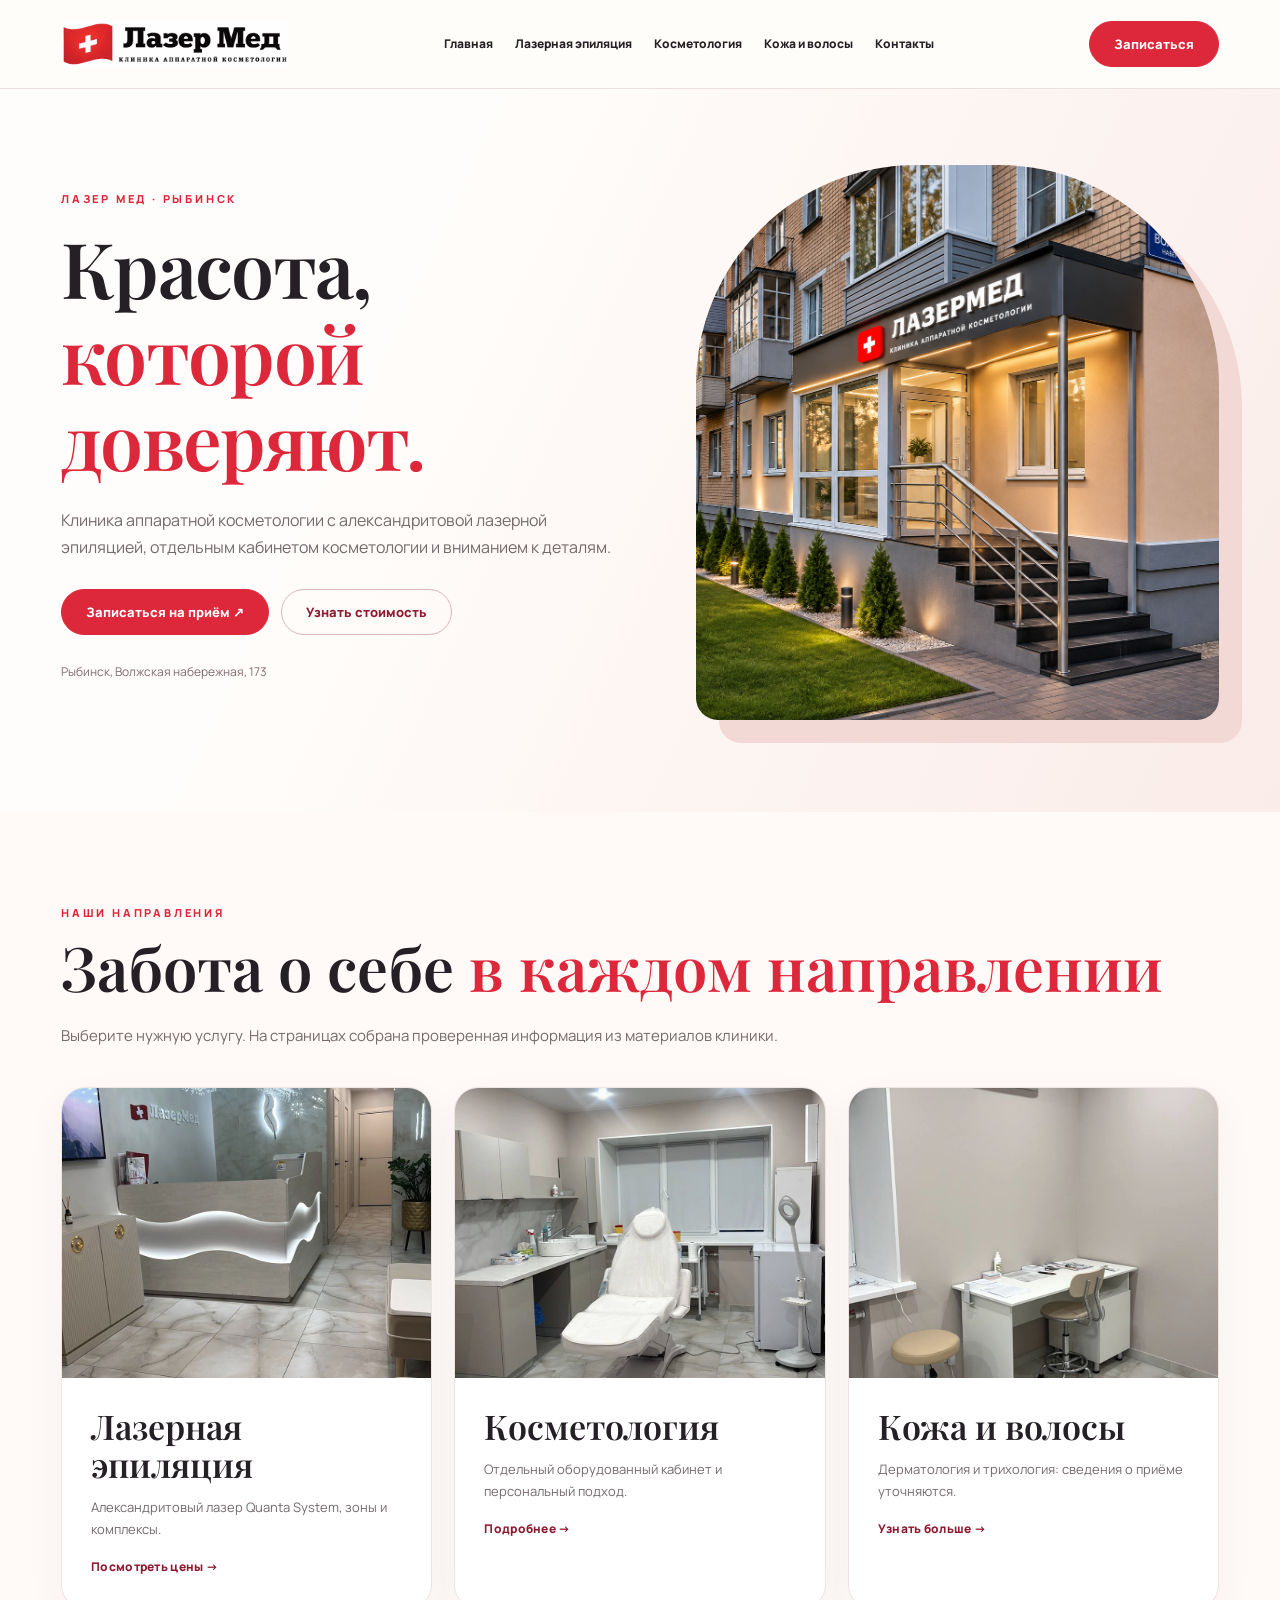
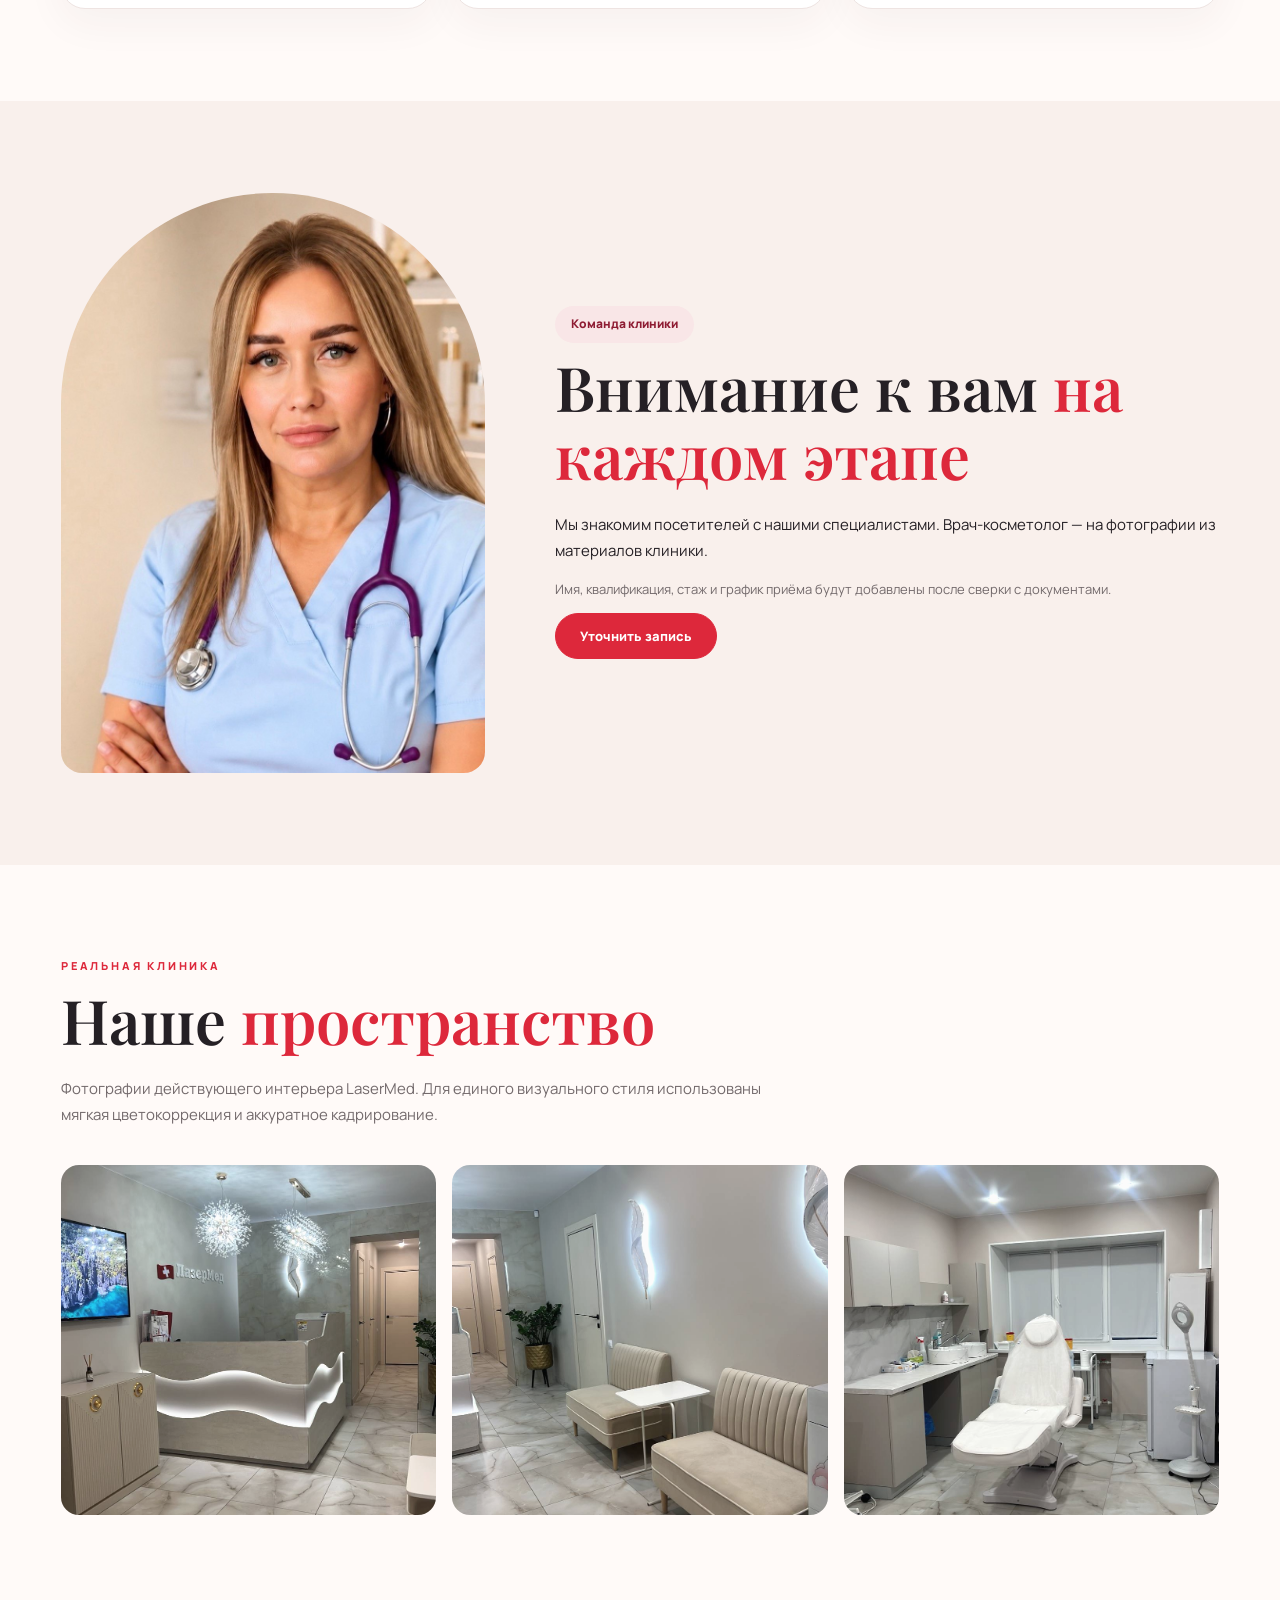
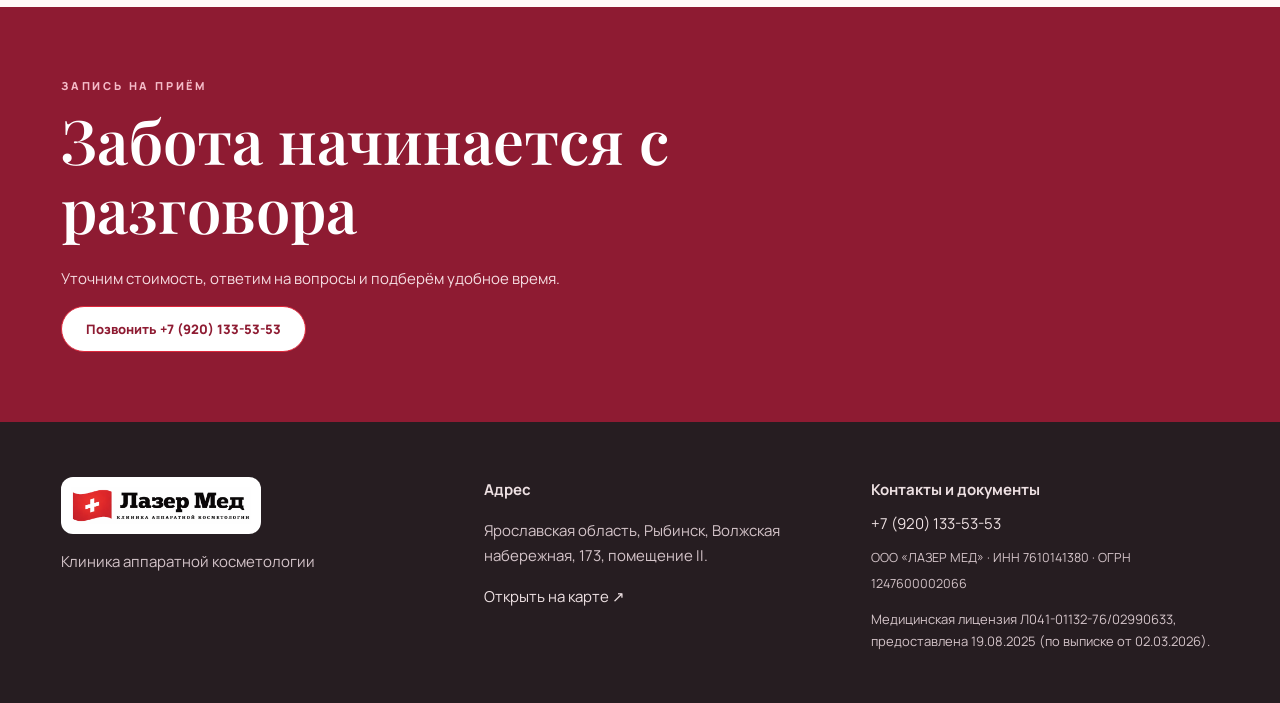
==== index.html @ faab71e4 "Add files via upload" ====
<!doctype html><html lang="ru"><head><meta charset="utf-8"><meta name="viewport" content="width=device-width, initial-scale=1"><meta name="theme-color" content="#dd283b"><meta name="description" content="Лазер Мед — клиника аппаратной косметологии, лазерная эпиляция в Рыбинске, Волжская набережная 173"><title>Клиника аппаратной косметологии — Лазер Мед, Рыбинск</title><link rel="icon" href="logo.png"><link rel="stylesheet" href="style.css"></head><body><header class="header"><div class="container header-inner"><a href="index.html"><img class="brand" src="logo.png" alt="Лазер Мед"></a><nav class="nav"><a href="index.html">Главная</a><a href="epilation.html">Лазерная эпиляция</a><a href="cosmetology.html">Косметология</a><a href="trichology.html">Кожа и волосы</a><a href="index.html#contacts">Контакты</a></nav><a class="button" href="tel:+79201335353">Записаться</a></div></header><main><section class="hero"><div class="container hero-inner"><div><div class="eyebrow">Лазер Мед · Рыбинск</div><h1>Красота,<br><em>которой доверяют.</em></h1><p class="hero-copy">Клиника аппаратной косметологии с александритовой лазерной эпиляцией, отдельным кабинетом косметологии и вниманием к деталям.</p><div class="buttons"><a class="button" href="tel:+79201335353">Записаться на приём ↗</a><a class="button alt" href="epilation.html#prices">Узнать стоимость</a></div><p class="label">Рыбинск, Волжская набережная, 173</p></div><img class="hero-img" src="851680f8-c903-4424-84ec-9b434d74e557.png" alt="Визуализация входа в клинику Лазер Мед"></div></section><section class="section"><div class="container"><div class="eyebrow">Наши направления</div><h2>Забота о себе <em>в каждом направлении</em></h2><p class="intro">Выберите нужную услугу. На страницах собрана проверенная информация из материалов клиники.</p><div class="cards"><article class="card"><a href="epilation.html"><img class="original" src="5474239653788459404.jpg" alt="Ресепшен клиники"><div class="card-body"><h3>Лазерная эпиляция</h3><p>Александритовый лазер Quanta System, зоны и комплексы.</p><span class="text-link">Посмотреть цены →</span></div></a></article><article class="card"><a href="cosmetology.html"><img class="original" src="5474239653788459396.jpg" alt="Кабинет косметологии"><div class="card-body"><h3>Косметология</h3><p>Отдельный оборудованный кабинет и персональный подход.</p><span class="text-link">Подробнее →</span></div></a></article><article class="card"><a href="trichology.html"><img class="original" src="5474239653788459395.jpg" alt="Кабинет консультаций"><div class="card-body"><h3>Кожа и волосы</h3><p>Дерматология и трихология: сведения о приёме уточняются.</p><span class="text-link">Узнать больше →</span></div></a></article></div></div></section><section class="section soft"><div class="container doctor"><img src="5474227696599508143.jpg" alt="Портрет специалиста клиники Лазер Мед"><div><span class="badge">Команда клиники</span><h2>Внимание к вам <em>на каждом этапе</em></h2><p>Мы знакомим посетителей с нашими специалистами. Врач-косметолог — на фотографии из материалов клиники.</p><p class="subtle">Имя, квалификация, стаж и график приёма будут добавлены после сверки с документами.</p><a class="button" href="tel:+79201335353">Уточнить запись</a></div></div></section><section class="section"><div class="container"><div class="eyebrow">Реальная клиника</div><h2>Наше <em>пространство</em></h2><p class="intro">Фотографии действующего интерьера LaserMed. Для единого визуального стиля использованы мягкая цветокоррекция и аккуратное кадрирование.</p><div class="gallery"><img src="5474239653788459402.jpg" alt="Ресепшен Лазер Мед"><img src="5474239653788459403.jpg" alt="Зона ожидания"><img src="5474239653788459396.jpg" alt="Кабинет косметологии"></div></div></section><section class="cta"><div class="container"><div class="eyebrow" style="color:#f4bbc8">Запись на приём</div><h2>Забота начинается с разговора</h2><p>Уточним стоимость, ответим на вопросы и подберём удобное время.</p><a class="button" style="background:white;color:#8e1b32" href="tel:+79201335353">Позвонить +7 (920) 133-53-53</a></div></section></main><footer class="footer" id="contacts"><div class="container footcols"><div><img src="logo.png" alt="Лазер Мед"><p>Клиника аппаратной косметологии</p></div><div><strong>Адрес</strong><p>Ярославская область, Рыбинск, Волжская набережная, 173, помещение II.</p><a href="https://yandex.ru/maps/?text=%D0%A0%D1%8B%D0%B1%D0%B8%D0%BD%D1%81%D0%BA%20%D0%92%D0%BE%D0%BB%D0%B6%D1%81%D0%BA%D0%B0%D1%8F%20%D0%BD%D0%B0%D0%B1%D0%B5%D1%80%D0%B5%D0%B6%D0%BD%D0%B0%D1%8F%20173" target="_blank" rel="noopener">Открыть на карте ↗</a></div><div><strong>Контакты и документы</strong><a href="tel:+79201335353">+7 (920) 133-53-53</a><small>ООО «ЛАЗЕР МЕД» · ИНН 7610141380 · ОГРН 1247600002066</small><p class="subtle">Медицинская лицензия Л041-01132-76/02990633, предоставлена 19.08.2025 (по выписке от 02.03.2026).</p></div></div></footer><div class="mob"><a class="button alt" href="index.html">Главная</a><a class="button" href="tel:+79201335353">Записаться</a></div></body></html>
---- style.css ----
@import url('https://fonts.googleapis.com/css2?family=Manrope:wght@400;500;600;700;800&family=Playfair+Display:wght@500;600;700&display=swap');:root{--red:#dd283b;--burg:#8e1b32;--ink:#252025;--muted:#736a6c;--light:#fffaf8;--cream:#f5eae5;--line:#eee4e2}*{box-sizing:border-box}html{scroll-behavior:smooth}body{margin:0;color:var(--ink);background:var(--light);font:15px/1.7 Manrope,Arial,sans-serif}a{text-decoration:none;color:inherit}img{display:block;max-width:100%}.container{max-width:1210px;padding:0 26px;margin:auto}.header{position:sticky;top:0;z-index:10;background:#fffdfaf2;backdrop-filter:blur(18px);border-bottom:1px solid #ebdfe0}.header-inner{height:88px;display:flex;align-items:center;justify-content:space-between;gap:20px}.brand{width:228px}.nav{display:flex;gap:22px;align-items:center;font-size:12px;font-weight:800}.nav a:hover,.text-link:hover{color:var(--red)}.button{display:inline-flex;align-items:center;justify-content:center;gap:9px;border:1px solid var(--red);border-radius:100px;padding:13px 24px;font:800 13px Manrope;color:white;background:var(--red);transition:.2s}.button:hover{background:var(--burg);border-color:var(--burg)}.button.alt{background:transparent;color:var(--burg);border-color:#dcb3ba}.hero{padding:76px 0 92px;overflow:hidden;background:linear-gradient(115deg,#fffdfb 30%,#faece8)}.hero-inner{display:grid;grid-template-columns:1.04fr .96fr;align-items:center;gap:68px}.eyebrow{text-transform:uppercase;color:var(--red);letter-spacing:2.8px;font-size:11px;font-weight:800}.hero h1,h2,h3{font-family:'Playfair Display',Georgia,serif;line-height:1.12;font-weight:600}.hero h1{font-size:clamp(54px,6vw,86px);margin:15px 0 25px;letter-spacing:-1.7px}h1 em,h2 em{color:var(--red);font-style:normal}.hero-copy{color:var(--muted);max-width:570px;font-size:16px}.hero-img{width:100%;height:555px;object-fit:cover;object-position:center 46%;border-radius:220px 220px 22px 22px;box-shadow:23px 23px 0 #f2d9d5}.buttons{display:flex;gap:12px;flex-wrap:wrap;margin-top:28px}.label{font-size:12px;color:#816b70;margin-top:27px}.section{padding:92px 0}h2{font-size:clamp(43px,4.8vw,68px);margin:10px 0 22px}.intro{max-width:730px;color:var(--muted);margin:0 0 38px}.cards{display:grid;grid-template-columns:repeat(3,1fr);gap:22px}.card{border-radius:24px;overflow:hidden;background:white;border:1px solid var(--line);box-shadow:0 14px 42px #49212b0c}.card img{width:100%;height:290px;object-fit:cover}.card img.original{filter:brightness(1.08) contrast(.98) saturate(.83)}.card-body{padding:29px}.card h3{font-size:34px;margin:0 0 11px}.card p{font-size:13px;color:var(--muted)}.text-link{font-size:12px;font-weight:800;color:var(--burg);letter-spacing:.3px}.soft{background:#f9f0ec}.two{display:grid;grid-template-columns:1fr 1fr;gap:72px;align-items:center}.two>img{width:100%;height:590px;object-fit:cover;border-radius:24px}.two>img.original{filter:brightness(1.06) contrast(.96) saturate(.86)}.subtle{font-size:13px;color:var(--muted)}.tag{display:inline-block;border:1px solid #e9cdd3;background:white;border-radius:50px;padding:7px 16px;margin:5px 5px 5px 0;font-size:12px;font-weight:800}.gallery{display:grid;grid-template-columns:repeat(3,1fr);gap:16px}.gallery img{width:100%;height:350px;object-fit:cover;border-radius:18px;filter:brightness(1.08) contrast(.97) saturate(.84)}.doctor{display:grid;grid-template-columns:.78fr 1.22fr;gap:70px;align-items:center}.doctor img{height:580px;width:100%;object-fit:cover;object-position:center top;border-radius:220px 220px 22px 22px}.badge{color:var(--burg);background:#f9e6e7;font-size:12px;font-weight:800;border-radius:50px;padding:8px 16px;display:inline-block}.notice{border-left:3px solid var(--red);background:#fff7f5;padding:18px 22px;font-size:13px;color:#665159}.tablebox{overflow:auto;background:white;border-radius:18px;border:1px solid var(--line)}table{border-collapse:collapse;width:100%;min-width:590px}th,td{padding:13px 18px;border-bottom:1px solid #f2e8e6}th{background:#fbe9e8;color:#9c2940;font-size:12px;text-align:left}td:not(:first-child),th:not(:first-child){text-align:right;white-space:nowrap}tr:last-child td{border:0}.cta{background:var(--burg);color:white;padding:70px 0}.cta h2{max-width:850px}.cta p{color:#f5dce1}.footer{background:#261d21;color:#eee1e3;padding:55px 0 38px}.footcols{display:grid;grid-template-columns:1.1fr 1fr 1fr;gap:40px}.footcols img{width:200px;background:white;padding:10px;border-radius:12px}.footer p,.footer small{color:#d4c4c9}.footer a{display:block;margin:8px 0}.mob{display:none}@media(max-width:980px){.nav{gap:12px}.nav a{font-size:10px}.brand{width:155px}.hero-inner{gap:32px}.two{gap:38px}}@media(max-width:730px){.container{padding:0 20px}.header-inner{height:76px}.nav{display:none}.brand{width:190px}.hero{padding:55px 0 65px}.hero-inner,.two,.doctor,.footcols{grid-template-columns:1fr}.hero-img{height:380px;border-radius:185px 185px 18px 18px}.hero h1{font-size:clamp(53px,13vw,79px)}.section{padding:65px 0}.cards{grid-template-columns:1fr}.gallery{grid-template-columns:1fr 1fr}.gallery img{height:240px}.doctor img{height:430px}.two>img{height:390px}.footer{padding-bottom:108px}.mob{display:flex;position:fixed;bottom:0;left:0;right:0;padding:10px;background:#fffdfa;box-shadow:0 -3px 25px #39182426;gap:10px;z-index:20}.mob .button{flex:1;font-size:12px;padding:10px}} .pricelist-grid{display:grid;grid-template-columns:repeat(3,minmax(0,1fr));gap:18px;margin:26px 0}.pricelist-grid a{display:block;border:1px solid #eadcdd;background:#fff;border-radius:18px;overflow:hidden;box-shadow:0 8px 28px #41212914}.pricelist-grid img{width:100%;height:auto;display:block}.pricelist-grid a:hover{box-shadow:0 12px 36px #41212933}@media(max-width:720px){.pricelist-grid{grid-template-columns:1fr}}
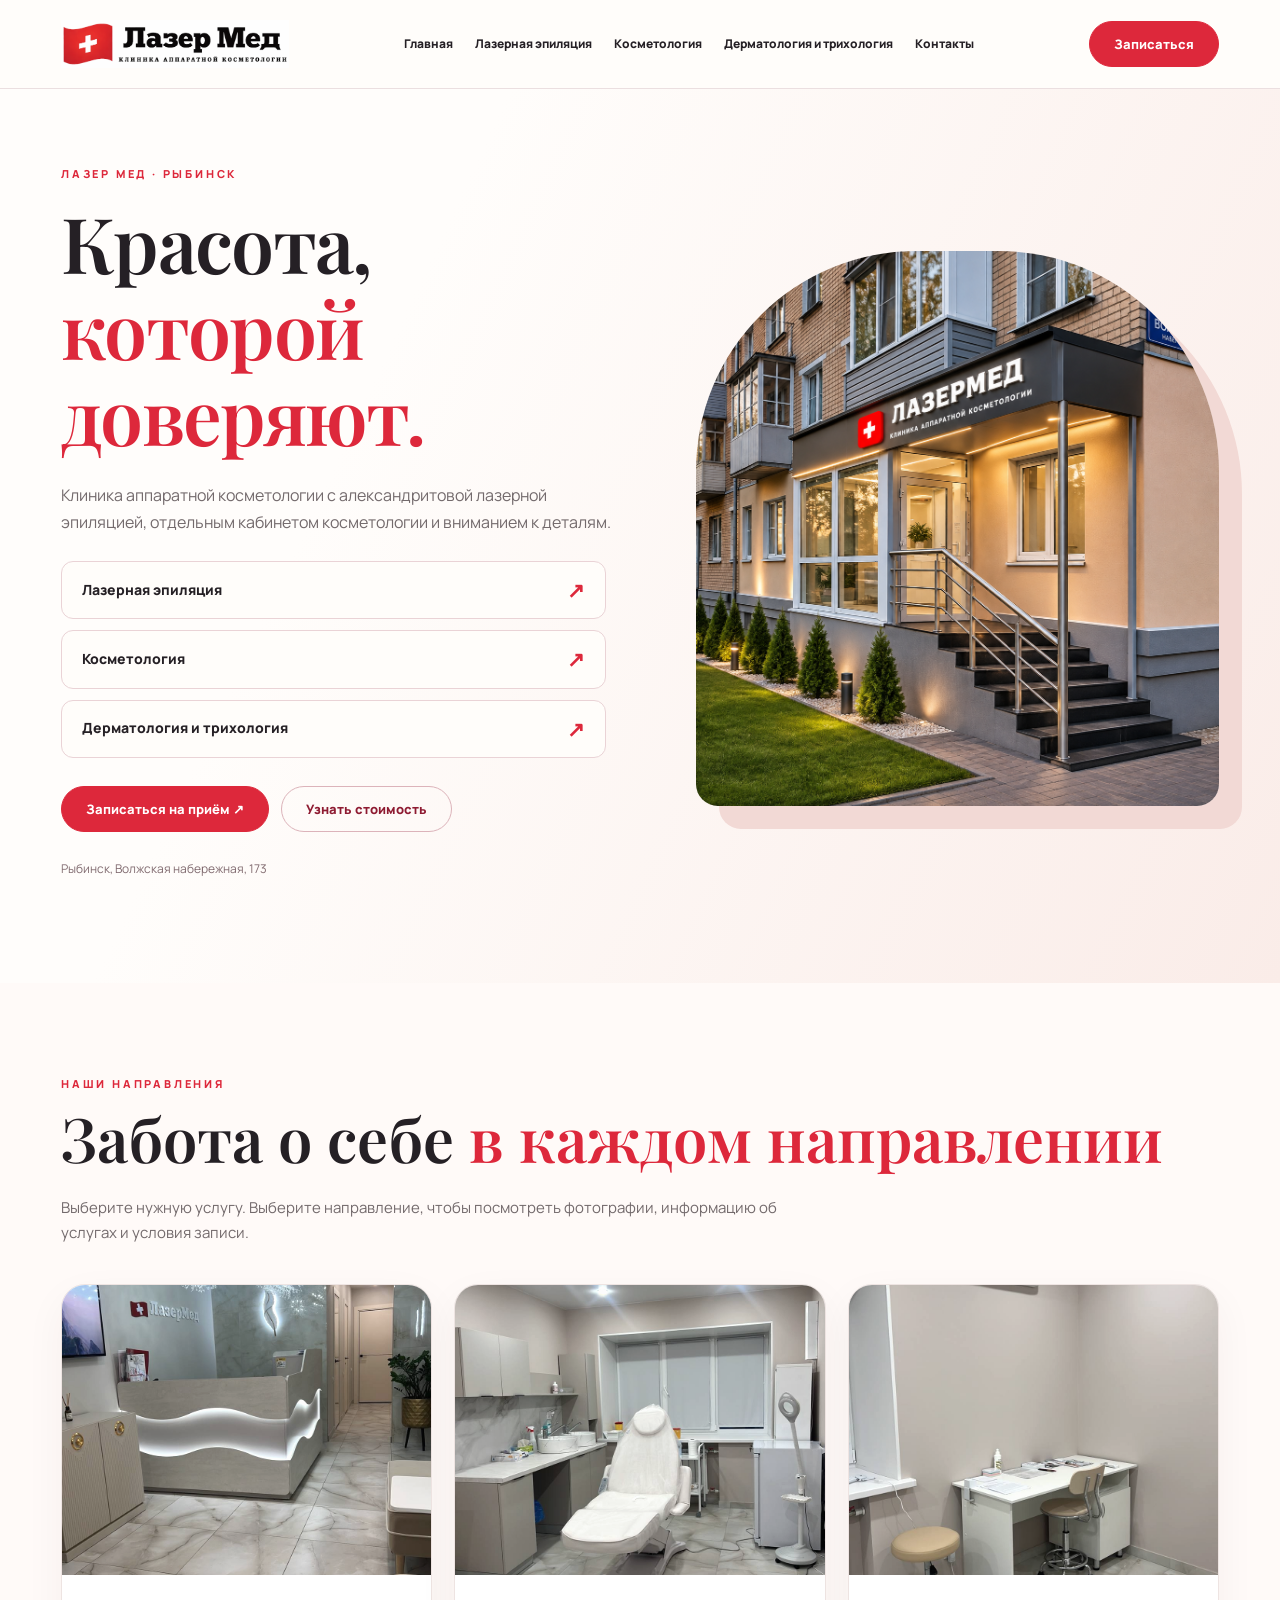
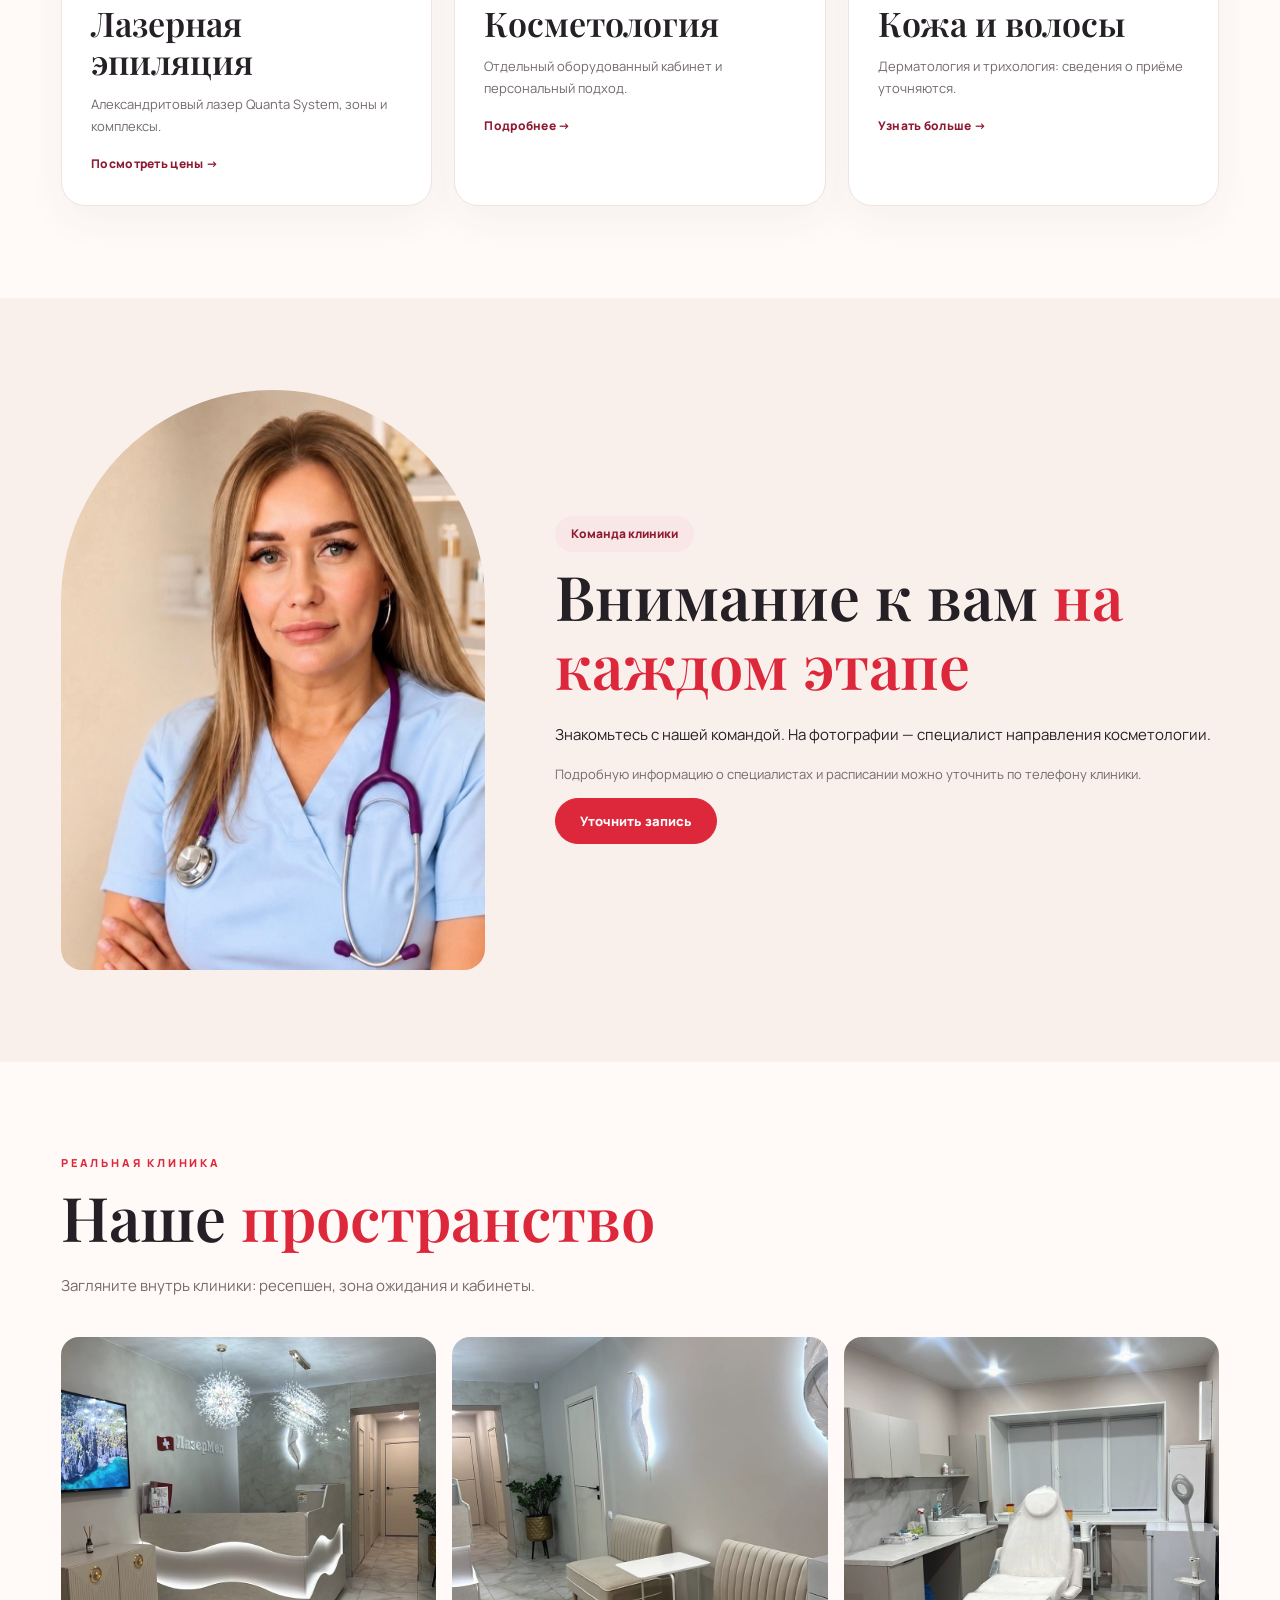
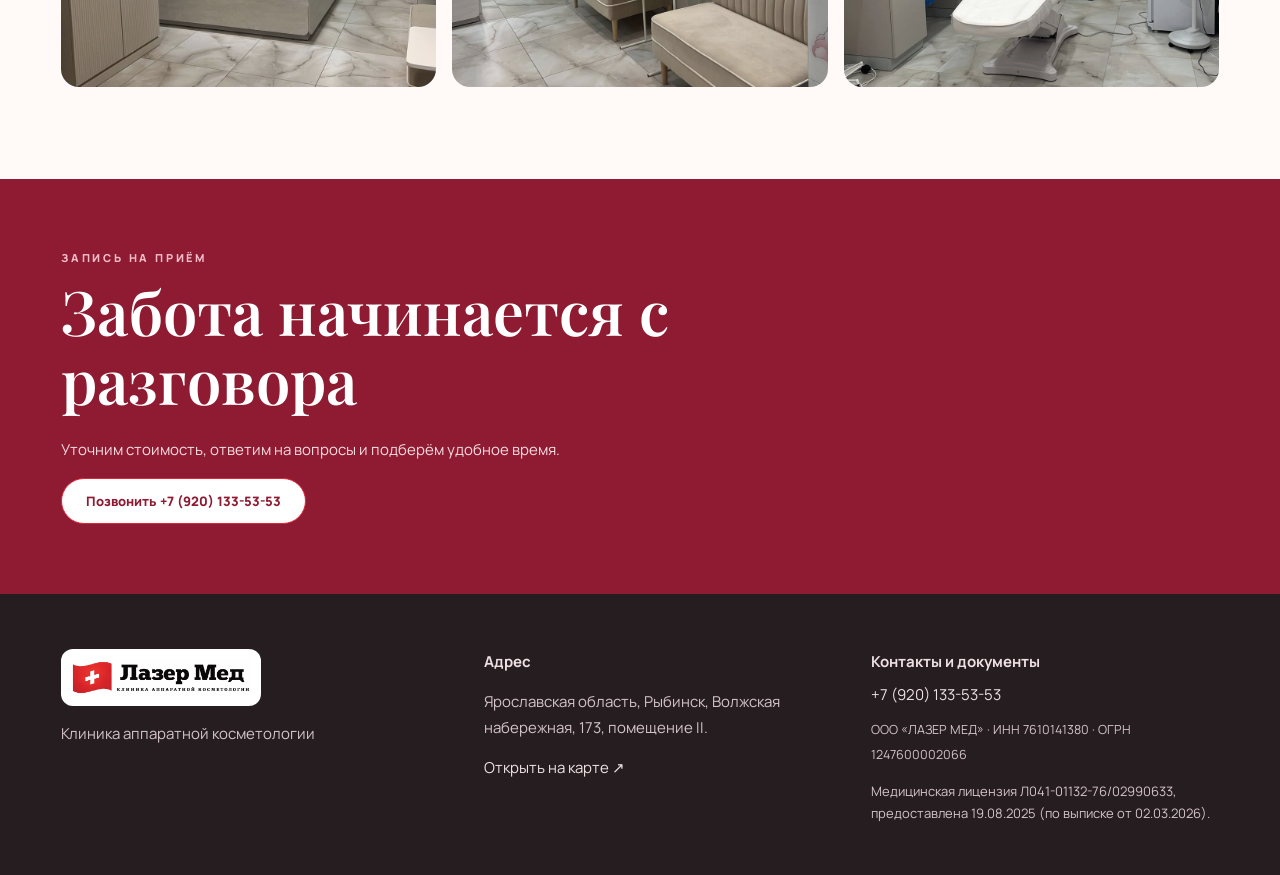
==== commit 2e94fc29: "Add files via upload" ====
--- a/index.html
+++ b/index.html
@@ -1 +1 @@
-<!doctype html><html lang="ru"><head><meta charset="utf-8"><meta name="viewport" content="width=device-width, initial-scale=1"><meta name="theme-color" content="#dd283b"><meta name="description" content="Лазер Мед — клиника аппаратной косметологии, лазерная эпиляция в Рыбинске, Волжская набережная 173"><title>Клиника аппаратной косметологии — Лазер Мед, Рыбинск</title><link rel="icon" href="logo.png"><link rel="stylesheet" href="style.css"></head><body><header class="header"><div class="container header-inner"><a href="index.html"><img class="brand" src="logo.png" alt="Лазер Мед"></a><nav class="nav"><a href="index.html">Главная</a><a href="epilation.html">Лазерная эпиляция</a><a href="cosmetology.html">Косметология</a><a href="trichology.html">Кожа и волосы</a><a href="index.html#contacts">Контакты</a></nav><a class="button" href="tel:+79201335353">Записаться</a></div></header><main><section class="hero"><div class="container hero-inner"><div><div class="eyebrow">Лазер Мед · Рыбинск</div><h1>Красота,<br><em>которой доверяют.</em></h1><p class="hero-copy">Клиника аппаратной косметологии с александритовой лазерной эпиляцией, отдельным кабинетом косметологии и вниманием к деталям.</p><div class="buttons"><a class="button" href="tel:+79201335353">Записаться на приём ↗</a><a class="button alt" href="epilation.html#prices">Узнать стоимость</a></div><p class="label">Рыбинск, Волжская набережная, 173</p></div><img class="hero-img" src="851680f8-c903-4424-84ec-9b434d74e557.png" alt="Визуализация входа в клинику Лазер Мед"></div></section><section class="section"><div class="container"><div class="eyebrow">Наши направления</div><h2>Забота о себе <em>в каждом направлении</em></h2><p class="intro">Выберите нужную услугу. На страницах собрана проверенная информация из материалов клиники.</p><div class="cards"><article class="card"><a href="epilation.html"><img class="original" src="5474239653788459404.jpg" alt="Ресепшен клиники"><div class="card-body"><h3>Лазерная эпиляция</h3><p>Александритовый лазер Quanta System, зоны и комплексы.</p><span class="text-link">Посмотреть цены →</span></div></a></article><article class="card"><a href="cosmetology.html"><img class="original" src="5474239653788459396.jpg" alt="Кабинет косметологии"><div class="card-body"><h3>Косметология</h3><p>Отдельный оборудованный кабинет и персональный подход.</p><span class="text-link">Подробнее →</span></div></a></article><article class="card"><a href="trichology.html"><img class="original" src="5474239653788459395.jpg" alt="Кабинет консультаций"><div class="card-body"><h3>Кожа и волосы</h3><p>Дерматология и трихология: сведения о приёме уточняются.</p><span class="text-link">Узнать больше →</span></div></a></article></div></div></section><section class="section soft"><div class="container doctor"><img src="5474227696599508143.jpg" alt="Портрет специалиста клиники Лазер Мед"><div><span class="badge">Команда клиники</span><h2>Внимание к вам <em>на каждом этапе</em></h2><p>Мы знакомим посетителей с нашими специалистами. Врач-косметолог — на фотографии из материалов клиники.</p><p class="subtle">Имя, квалификация, стаж и график приёма будут добавлены после сверки с документами.</p><a class="button" href="tel:+79201335353">Уточнить запись</a></div></div></section><section class="section"><div class="container"><div class="eyebrow">Реальная клиника</div><h2>Наше <em>пространство</em></h2><p class="intro">Фотографии действующего интерьера LaserMed. Для единого визуального стиля использованы мягкая цветокоррекция и аккуратное кадрирование.</p><div class="gallery"><img src="5474239653788459402.jpg" alt="Ресепшен Лазер Мед"><img src="5474239653788459403.jpg" alt="Зона ожидания"><img src="5474239653788459396.jpg" alt="Кабинет косметологии"></div></div></section><section class="cta"><div class="container"><div class="eyebrow" style="color:#f4bbc8">Запись на приём</div><h2>Забота начинается с разговора</h2><p>Уточним стоимость, ответим на вопросы и подберём удобное время.</p><a class="button" style="background:white;color:#8e1b32" href="tel:+79201335353">Позвонить +7 (920) 133-53-53</a></div></section></main><footer class="footer" id="contacts"><div class="container footcols"><div><img src="logo.png" alt="Лазер Мед"><p>Клиника аппаратной косметологии</p></div><div><strong>Адрес</strong><p>Ярославская область, Рыбинск, Волжская набережная, 173, помещение II.</p><a href="https://yandex.ru/maps/?text=%D0%A0%D1%8B%D0%B1%D0%B8%D0%BD%D1%81%D0%BA%20%D0%92%D0%BE%D0%BB%D0%B6%D1%81%D0%BA%D0%B0%D1%8F%20%D0%BD%D0%B0%D0%B1%D0%B5%D1%80%D0%B5%D0%B6%D0%BD%D0%B0%D1%8F%20173" target="_blank" rel="noopener">Открыть на карте ↗</a></div><div><strong>Контакты и документы</strong><a href="tel:+79201335353">+7 (920) 133-53-53</a><small>ООО «ЛАЗЕР МЕД» · ИНН 7610141380 · ОГРН 1247600002066</small><p class="subtle">Медицинская лицензия Л041-01132-76/02990633, предоставлена 19.08.2025 (по выписке от 02.03.2026).</p></div></div></footer><div class="mob"><a class="button alt" href="index.html">Главная</a><a class="button" href="tel:+79201335353">Записаться</a></div></body></html>+<!doctype html><html lang="ru"><head><meta charset="utf-8"><meta name="viewport" content="width=device-width, initial-scale=1"><meta name="theme-color" content="#dd283b"><meta name="description" content="Лазер Мед — клиника аппаратной косметологии, лазерная эпиляция в Рыбинске, Волжская набережная 173"><title>Клиника аппаратной косметологии — Лазер Мед, Рыбинск</title><link rel="icon" href="logo.png"><link rel="stylesheet" href="style.css"></head><body><header class="header"><div class="container header-inner"><a href="index.html"><img class="brand" src="logo.png" alt="Лазер Мед"></a><nav class="nav"><a href="index.html">Главная</a><a href="epilation.html">Лазерная эпиляция</a><a href="cosmetology.html">Косметология</a><a href="trichology.html">&#1044;&#1077;&#1088;&#1084;&#1072;&#1090;&#1086;&#1083;&#1086;&#1075;&#1080;&#1103; &#1080; &#1090;&#1088;&#1080;&#1093;&#1086;&#1083;&#1086;&#1075;&#1080;&#1103;</a><a href="index.html#contacts">Контакты</a></nav><a class="button" href="tel:+79201335353">Записаться</a></div></header><main><section class="hero"><div class="container hero-inner"><div><div class="eyebrow">Лазер Мед · Рыбинск</div><h1>Красота,<br><em>которой доверяют.</em></h1><p class="hero-copy">Клиника аппаратной косметологии с александритовой лазерной эпиляцией, отдельным кабинетом косметологии и вниманием к деталям.</p><div class="quick-directions" aria-label="&#1042;&#1099;&#1073;&#1077;&#1088;&#1080;&#1090;&#1077; &#1085;&#1072;&#1087;&#1088;&#1072;&#1074;&#1083;&#1077;&#1085;&#1080;&#1077;"><a href="epilation.html"><span>&#1051;&#1072;&#1079;&#1077;&#1088;&#1085;&#1072;&#1103; &#1101;&#1087;&#1080;&#1083;&#1103;&#1094;&#1080;&#1103;</span><b>↗</b></a><a href="cosmetology.html"><span>&#1050;&#1086;&#1089;&#1084;&#1077;&#1090;&#1086;&#1083;&#1086;&#1075;&#1080;&#1103;</span><b>↗</b></a><a href="trichology.html"><span>&#1044;&#1077;&#1088;&#1084;&#1072;&#1090;&#1086;&#1083;&#1086;&#1075;&#1080;&#1103; &#1080; &#1090;&#1088;&#1080;&#1093;&#1086;&#1083;&#1086;&#1075;&#1080;&#1103;</span><b>↗</b></a></div><div class="buttons"><a class="button" href="tel:+79201335353">Записаться на приём ↗</a><a class="button alt" href="prices.html">Узнать стоимость</a></div><p class="label">Рыбинск, Волжская набережная, 173</p></div><img class="hero-img" src="851680f8-c903-4424-84ec-9b434d74e557.png" alt="Визуализация входа в клинику Лазер Мед"></div></section><section class="section"><div class="container"><div class="eyebrow">Наши направления</div><h2>Забота о себе <em>в каждом направлении</em></h2><p class="intro">Выберите нужную услугу. Выберите направление, чтобы посмотреть фотографии, информацию об услугах и условия записи.</p><div class="cards"><article class="card"><a href="epilation.html"><img class="original" src="5474239653788459404.jpg" alt="Ресепшен клиники"><div class="card-body"><h3>Лазерная эпиляция</h3><p>Александритовый лазер Quanta System, зоны и комплексы.</p><span class="text-link">Посмотреть цены →</span></div></a></article><article class="card"><a href="cosmetology.html"><img class="original" src="5474239653788459396.jpg" alt="Кабинет косметологии"><div class="card-body"><h3>Косметология</h3><p>Отдельный оборудованный кабинет и персональный подход.</p><span class="text-link">Подробнее →</span></div></a></article><article class="card"><a href="trichology.html"><img class="original" src="5474239653788459395.jpg" alt="Кабинет консультаций"><div class="card-body"><h3>Кожа и волосы</h3><p>Дерматология и трихология: сведения о приёме уточняются.</p><span class="text-link">Узнать больше →</span></div></a></article></div></div></section><section class="section soft"><div class="container doctor"><img src="5474227696599508143.jpg" alt="Портрет специалиста клиники Лазер Мед"><div><span class="badge">Команда клиники</span><h2>Внимание к вам <em>на каждом этапе</em></h2><p>Знакомьтесь с нашей командой. На фотографии — специалист направления косметологии.</p><p class="subtle">Подробную информацию о специалистах и расписании можно уточнить по телефону клиники.</p><a class="button" href="tel:+79201335353">Уточнить запись</a></div></div></section><section class="section"><div class="container"><div class="eyebrow">Реальная клиника</div><h2>Наше <em>пространство</em></h2><p class="intro">Загляните внутрь клиники: ресепшен, зона ожидания и кабинеты.</p><div class="gallery"><img src="5474239653788459402.jpg" alt="Ресепшен Лазер Мед"><img src="5474239653788459403.jpg" alt="Зона ожидания"><img src="5474239653788459396.jpg" alt="Кабинет косметологии"></div></div></section><section class="cta"><div class="container"><div class="eyebrow" style="color:#f4bbc8">Запись на приём</div><h2>Забота начинается с разговора</h2><p>Уточним стоимость, ответим на вопросы и подберём удобное время.</p><a class="button" style="background:white;color:#8e1b32" href="tel:+79201335353">Позвонить +7 (920) 133-53-53</a></div></section></main><footer class="footer" id="contacts"><div class="container footcols"><div><img src="logo.png" alt="Лазер Мед"><p>Клиника аппаратной косметологии</p></div><div><strong>Адрес</strong><p>Ярославская область, Рыбинск, Волжская набережная, 173, помещение II.</p><a href="https://yandex.ru/maps/?text=%D0%A0%D1%8B%D0%B1%D0%B8%D0%BD%D1%81%D0%BA%20%D0%92%D0%BE%D0%BB%D0%B6%D1%81%D0%BA%D0%B0%D1%8F%20%D0%BD%D0%B0%D0%B1%D0%B5%D1%80%D0%B5%D0%B6%D0%BD%D0%B0%D1%8F%20173" target="_blank" rel="noopener">Открыть на карте ↗</a></div><div><strong>Контакты и документы</strong><a href="tel:+79201335353">+7 (920) 133-53-53</a><small>ООО «ЛАЗЕР МЕД» · ИНН 7610141380 · ОГРН 1247600002066</small><p class="subtle">Медицинская лицензия Л041-01132-76/02990633, предоставлена 19.08.2025 (по выписке от 02.03.2026).</p></div></div></footer><div class="mob"><a class="button alt" href="index.html">Главная</a><a class="button" href="tel:+79201335353">Записаться</a></div></body></html>
--- a/style.css
+++ b/style.css
@@ -1 +1,3 @@
-@import url('https://fonts.googleapis.com/css2?family=Manrope:wght@400;500;600;700;800&family=Playfair+Display:wght@500;600;700&display=swap');:root{--red:#dd283b;--burg:#8e1b32;--ink:#252025;--muted:#736a6c;--light:#fffaf8;--cream:#f5eae5;--line:#eee4e2}*{box-sizing:border-box}html{scroll-behavior:smooth}body{margin:0;color:var(--ink);background:var(--light);font:15px/1.7 Manrope,Arial,sans-serif}a{text-decoration:none;color:inherit}img{display:block;max-width:100%}.container{max-width:1210px;padding:0 26px;margin:auto}.header{position:sticky;top:0;z-index:10;background:#fffdfaf2;backdrop-filter:blur(18px);border-bottom:1px solid #ebdfe0}.header-inner{height:88px;display:flex;align-items:center;justify-content:space-between;gap:20px}.brand{width:228px}.nav{display:flex;gap:22px;align-items:center;font-size:12px;font-weight:800}.nav a:hover,.text-link:hover{color:var(--red)}.button{display:inline-flex;align-items:center;justify-content:center;gap:9px;border:1px solid var(--red);border-radius:100px;padding:13px 24px;font:800 13px Manrope;color:white;background:var(--red);transition:.2s}.button:hover{background:var(--burg);border-color:var(--burg)}.button.alt{background:transparent;color:var(--burg);border-color:#dcb3ba}.hero{padding:76px 0 92px;overflow:hidden;background:linear-gradient(115deg,#fffdfb 30%,#faece8)}.hero-inner{display:grid;grid-template-columns:1.04fr .96fr;align-items:center;gap:68px}.eyebrow{text-transform:uppercase;color:var(--red);letter-spacing:2.8px;font-size:11px;font-weight:800}.hero h1,h2,h3{font-family:'Playfair Display',Georgia,serif;line-height:1.12;font-weight:600}.hero h1{font-size:clamp(54px,6vw,86px);margin:15px 0 25px;letter-spacing:-1.7px}h1 em,h2 em{color:var(--red);font-style:normal}.hero-copy{color:var(--muted);max-width:570px;font-size:16px}.hero-img{width:100%;height:555px;object-fit:cover;object-position:center 46%;border-radius:220px 220px 22px 22px;box-shadow:23px 23px 0 #f2d9d5}.buttons{display:flex;gap:12px;flex-wrap:wrap;margin-top:28px}.label{font-size:12px;color:#816b70;margin-top:27px}.section{padding:92px 0}h2{font-size:clamp(43px,4.8vw,68px);margin:10px 0 22px}.intro{max-width:730px;color:var(--muted);margin:0 0 38px}.cards{display:grid;grid-template-columns:repeat(3,1fr);gap:22px}.card{border-radius:24px;overflow:hidden;background:white;border:1px solid var(--line);box-shadow:0 14px 42px #49212b0c}.card img{width:100%;height:290px;object-fit:cover}.card img.original{filter:brightness(1.08) contrast(.98) saturate(.83)}.card-body{padding:29px}.card h3{font-size:34px;margin:0 0 11px}.card p{font-size:13px;color:var(--muted)}.text-link{font-size:12px;font-weight:800;color:var(--burg);letter-spacing:.3px}.soft{background:#f9f0ec}.two{display:grid;grid-template-columns:1fr 1fr;gap:72px;align-items:center}.two>img{width:100%;height:590px;object-fit:cover;border-radius:24px}.two>img.original{filter:brightness(1.06) contrast(.96) saturate(.86)}.subtle{font-size:13px;color:var(--muted)}.tag{display:inline-block;border:1px solid #e9cdd3;background:white;border-radius:50px;padding:7px 16px;margin:5px 5px 5px 0;font-size:12px;font-weight:800}.gallery{display:grid;grid-template-columns:repeat(3,1fr);gap:16px}.gallery img{width:100%;height:350px;object-fit:cover;border-radius:18px;filter:brightness(1.08) contrast(.97) saturate(.84)}.doctor{display:grid;grid-template-columns:.78fr 1.22fr;gap:70px;align-items:center}.doctor img{height:580px;width:100%;object-fit:cover;object-position:center top;border-radius:220px 220px 22px 22px}.badge{color:var(--burg);background:#f9e6e7;font-size:12px;font-weight:800;border-radius:50px;padding:8px 16px;display:inline-block}.notice{border-left:3px solid var(--red);background:#fff7f5;padding:18px 22px;font-size:13px;color:#665159}.tablebox{overflow:auto;background:white;border-radius:18px;border:1px solid var(--line)}table{border-collapse:collapse;width:100%;min-width:590px}th,td{padding:13px 18px;border-bottom:1px solid #f2e8e6}th{background:#fbe9e8;color:#9c2940;font-size:12px;text-align:left}td:not(:first-child),th:not(:first-child){text-align:right;white-space:nowrap}tr:last-child td{border:0}.cta{background:var(--burg);color:white;padding:70px 0}.cta h2{max-width:850px}.cta p{color:#f5dce1}.footer{background:#261d21;color:#eee1e3;padding:55px 0 38px}.footcols{display:grid;grid-template-columns:1.1fr 1fr 1fr;gap:40px}.footcols img{width:200px;background:white;padding:10px;border-radius:12px}.footer p,.footer small{color:#d4c4c9}.footer a{display:block;margin:8px 0}.mob{display:none}@media(max-width:980px){.nav{gap:12px}.nav a{font-size:10px}.brand{width:155px}.hero-inner{gap:32px}.two{gap:38px}}@media(max-width:730px){.container{padding:0 20px}.header-inner{height:76px}.nav{display:none}.brand{width:190px}.hero{padding:55px 0 65px}.hero-inner,.two,.doctor,.footcols{grid-template-columns:1fr}.hero-img{height:380px;border-radius:185px 185px 18px 18px}.hero h1{font-size:clamp(53px,13vw,79px)}.section{padding:65px 0}.cards{grid-template-columns:1fr}.gallery{grid-template-columns:1fr 1fr}.gallery img{height:240px}.doctor img{height:430px}.two>img{height:390px}.footer{padding-bottom:108px}.mob{display:flex;position:fixed;bottom:0;left:0;right:0;padding:10px;background:#fffdfa;box-shadow:0 -3px 25px #39182426;gap:10px;z-index:20}.mob .button{flex:1;font-size:12px;padding:10px}} .pricelist-grid{display:grid;grid-template-columns:repeat(3,minmax(0,1fr));gap:18px;margin:26px 0}.pricelist-grid a{display:block;border:1px solid #eadcdd;background:#fff;border-radius:18px;overflow:hidden;box-shadow:0 8px 28px #41212914}.pricelist-grid img{width:100%;height:auto;display:block}.pricelist-grid a:hover{box-shadow:0 12px 36px #41212933}@media(max-width:720px){.pricelist-grid{grid-template-columns:1fr}}+@import url('https://fonts.googleapis.com/css2?family=Manrope:wght@400;500;600;700;800&family=Playfair+Display:wght@500;600;700&display=swap');:root{--red:#dd283b;--burg:#8e1b32;--ink:#252025;--muted:#736a6c;--light:#fffaf8;--cream:#f5eae5;--line:#eee4e2}*{box-sizing:border-box}html{scroll-behavior:smooth}body{margin:0;color:var(--ink);background:var(--light);font:15px/1.7 Manrope,Arial,sans-serif}a{text-decoration:none;color:inherit}img{display:block;max-width:100%}.container{max-width:1210px;padding:0 26px;margin:auto}.header{position:sticky;top:0;z-index:10;background:#fffdfaf2;backdrop-filter:blur(18px);border-bottom:1px solid #ebdfe0}.header-inner{height:88px;display:flex;align-items:center;justify-content:space-between;gap:20px}.brand{width:228px}.nav{display:flex;gap:22px;align-items:center;font-size:12px;font-weight:800}.nav a:hover,.text-link:hover{color:var(--red)}.button{display:inline-flex;align-items:center;justify-content:center;gap:9px;border:1px solid var(--red);border-radius:100px;padding:13px 24px;font:800 13px Manrope;color:white;background:var(--red);transition:.2s}.button:hover{background:var(--burg);border-color:var(--burg)}.button.alt{background:transparent;color:var(--burg);border-color:#dcb3ba}.hero{padding:76px 0 92px;overflow:hidden;background:linear-gradient(115deg,#fffdfb 30%,#faece8)}.hero-inner{display:grid;grid-template-columns:1.04fr .96fr;align-items:center;gap:68px}.eyebrow{text-transform:uppercase;color:var(--red);letter-spacing:2.8px;font-size:11px;font-weight:800}.hero h1,h2,h3{font-family:'Playfair Display',Georgia,serif;line-height:1.12;font-weight:600}.hero h1{font-size:clamp(54px,6vw,86px);margin:15px 0 25px;letter-spacing:-1.7px}h1 em,h2 em{color:var(--red);font-style:normal}.hero-copy{color:var(--muted);max-width:570px;font-size:16px}.hero-img{width:100%;height:555px;object-fit:cover;object-position:center 46%;border-radius:220px 220px 22px 22px;box-shadow:23px 23px 0 #f2d9d5}.buttons{display:flex;gap:12px;flex-wrap:wrap;margin-top:28px}.label{font-size:12px;color:#816b70;margin-top:27px}.section{padding:92px 0}h2{font-size:clamp(43px,4.8vw,68px);margin:10px 0 22px}.intro{max-width:730px;color:var(--muted);margin:0 0 38px}.cards{display:grid;grid-template-columns:repeat(3,1fr);gap:22px}.card{border-radius:24px;overflow:hidden;background:white;border:1px solid var(--line);box-shadow:0 14px 42px #49212b0c}.card img{width:100%;height:290px;object-fit:cover}.card img.original{filter:brightness(1.08) contrast(.98) saturate(.83)}.card-body{padding:29px}.card h3{font-size:34px;margin:0 0 11px}.card p{font-size:13px;color:var(--muted)}.text-link{font-size:12px;font-weight:800;color:var(--burg);letter-spacing:.3px}.soft{background:#f9f0ec}.two{display:grid;grid-template-columns:1fr 1fr;gap:72px;align-items:center}.two>img{width:100%;height:590px;object-fit:cover;border-radius:24px}.two>img.original{filter:brightness(1.06) contrast(.96) saturate(.86)}.subtle{font-size:13px;color:var(--muted)}.tag{display:inline-block;border:1px solid #e9cdd3;background:white;border-radius:50px;padding:7px 16px;margin:5px 5px 5px 0;font-size:12px;font-weight:800}.gallery{display:grid;grid-template-columns:repeat(3,1fr);gap:16px}.gallery img{width:100%;height:350px;object-fit:cover;border-radius:18px;filter:brightness(1.08) contrast(.97) saturate(.84)}.doctor{display:grid;grid-template-columns:.78fr 1.22fr;gap:70px;align-items:center}.doctor img{height:580px;width:100%;object-fit:cover;object-position:center top;border-radius:220px 220px 22px 22px}.badge{color:var(--burg);background:#f9e6e7;font-size:12px;font-weight:800;border-radius:50px;padding:8px 16px;display:inline-block}.notice{border-left:3px solid var(--red);background:#fff7f5;padding:18px 22px;font-size:13px;color:#665159}.tablebox{overflow:auto;background:white;border-radius:18px;border:1px solid var(--line)}table{border-collapse:collapse;width:100%;min-width:590px}th,td{padding:13px 18px;border-bottom:1px solid #f2e8e6}th{background:#fbe9e8;color:#9c2940;font-size:12px;text-align:left}td:not(:first-child),th:not(:first-child){text-align:right;white-space:nowrap}tr:last-child td{border:0}.cta{background:var(--burg);color:white;padding:70px 0}.cta h2{max-width:850px}.cta p{color:#f5dce1}.footer{background:#261d21;color:#eee1e3;padding:55px 0 38px}.footcols{display:grid;grid-template-columns:1.1fr 1fr 1fr;gap:40px}.footcols img{width:200px;background:white;padding:10px;border-radius:12px}.footer p,.footer small{color:#d4c4c9}.footer a{display:block;margin:8px 0}.mob{display:none}@media(max-width:980px){.nav{gap:12px}.nav a{font-size:10px}.brand{width:155px}.hero-inner{gap:32px}.two{gap:38px}}@media(max-width:730px){.container{padding:0 20px}.header-inner{height:76px}.nav{display:none}.brand{width:190px}.hero{padding:55px 0 65px}.hero-inner,.two,.doctor,.footcols{grid-template-columns:1fr}.hero-img{height:380px;border-radius:185px 185px 18px 18px}.hero h1{font-size:clamp(53px,13vw,79px)}.section{padding:65px 0}.cards{grid-template-columns:1fr}.gallery{grid-template-columns:1fr 1fr}.gallery img{height:240px}.doctor img{height:430px}.two>img{height:390px}.footer{padding-bottom:108px}.mob{display:flex;position:fixed;bottom:0;left:0;right:0;padding:10px;background:#fffdfa;box-shadow:0 -3px 25px #39182426;gap:10px;z-index:20}.mob .button{flex:1;font-size:12px;padding:10px}} .pricelist-grid{display:grid;grid-template-columns:repeat(3,minmax(0,1fr));gap:18px;margin:26px 0}.pricelist-grid a{display:block;border:1px solid #eadcdd;background:#fff;border-radius:18px;overflow:hidden;box-shadow:0 8px 28px #41212914}.pricelist-grid img{width:100%;height:auto;display:block}.pricelist-grid a:hover{box-shadow:0 12px 36px #41212933}@media(max-width:720px){.pricelist-grid{grid-template-columns:1fr}} .price-cards{display:grid;grid-template-columns:repeat(2,minmax(0,1fr));gap:24px;margin:30px 0}.price-card{background:#fff;border-radius:22px;border:1px solid #ebdfe0;overflow:hidden;box-shadow:0 12px 40px #42161e10}.price-card .price-cap{padding:26px 28px 12px}.price-cap h3{font-size:32px;margin:8px 0}.price-cap p{color:#736a6c;margin:8px 0}.price-card img{width:100%;height:auto;display:block}.archive-prices{border:1px solid #e8cfd3;background:#fff;border-radius:18px;padding:20px;margin:32px 0}.archive-prices summary{cursor:pointer;color:#8e1b32;font-weight:800}.archive-prices img{width:min(100%,580px);height:auto;margin:22px auto 0;display:block}.price-card a{display:block}.price-card a:hover{opacity:.93}@media(max-width:750px){.price-cards{grid-template-columns:1fr}.price-card .price-cap{padding:19px}} 
+/* November 2026 accessibility and navigation update */
+.quick-directions{display:grid;gap:11px;margin:25px 0 27px;max-width:545px}.quick-directions a{display:flex;justify-content:space-between;align-items:center;padding:14px 20px;border:1px solid #ead3d6;background:#fffdfa;border-radius:12px;font-weight:800;font-size:14px;line-height:1.35;transition:background .15s,transform .15s}.quick-directions a:hover{background:#faeeee;transform:translateX(3px)}.quick-directions b{color:#dd283b;font-size:21px;margin-left:12px}.site-nav-label{display:none}.nav a[aria-current="page"]{color:var(--burg)}@media(max-width:730px){.header-inner{height:auto;min-height:72px;flex-wrap:wrap;padding-top:10px;padding-bottom:8px;gap:6px 12px}.header-inner .brand{width:156px}.header-inner>.button{font-size:11px;padding:8px 13px}.nav{display:flex!important;overflow-x:auto;max-width:100%;width:100%;order:3;gap:19px;padding:8px 0 6px;white-space:nowrap;scrollbar-width:thin}.nav a{font-size:12px!important;flex:0 0 auto}.hero{padding-top:40px}.quick-directions{margin-top:22px}.quick-directions a{font-size:13px;padding:13px 15px}.hero .hero-img{height:330px}}
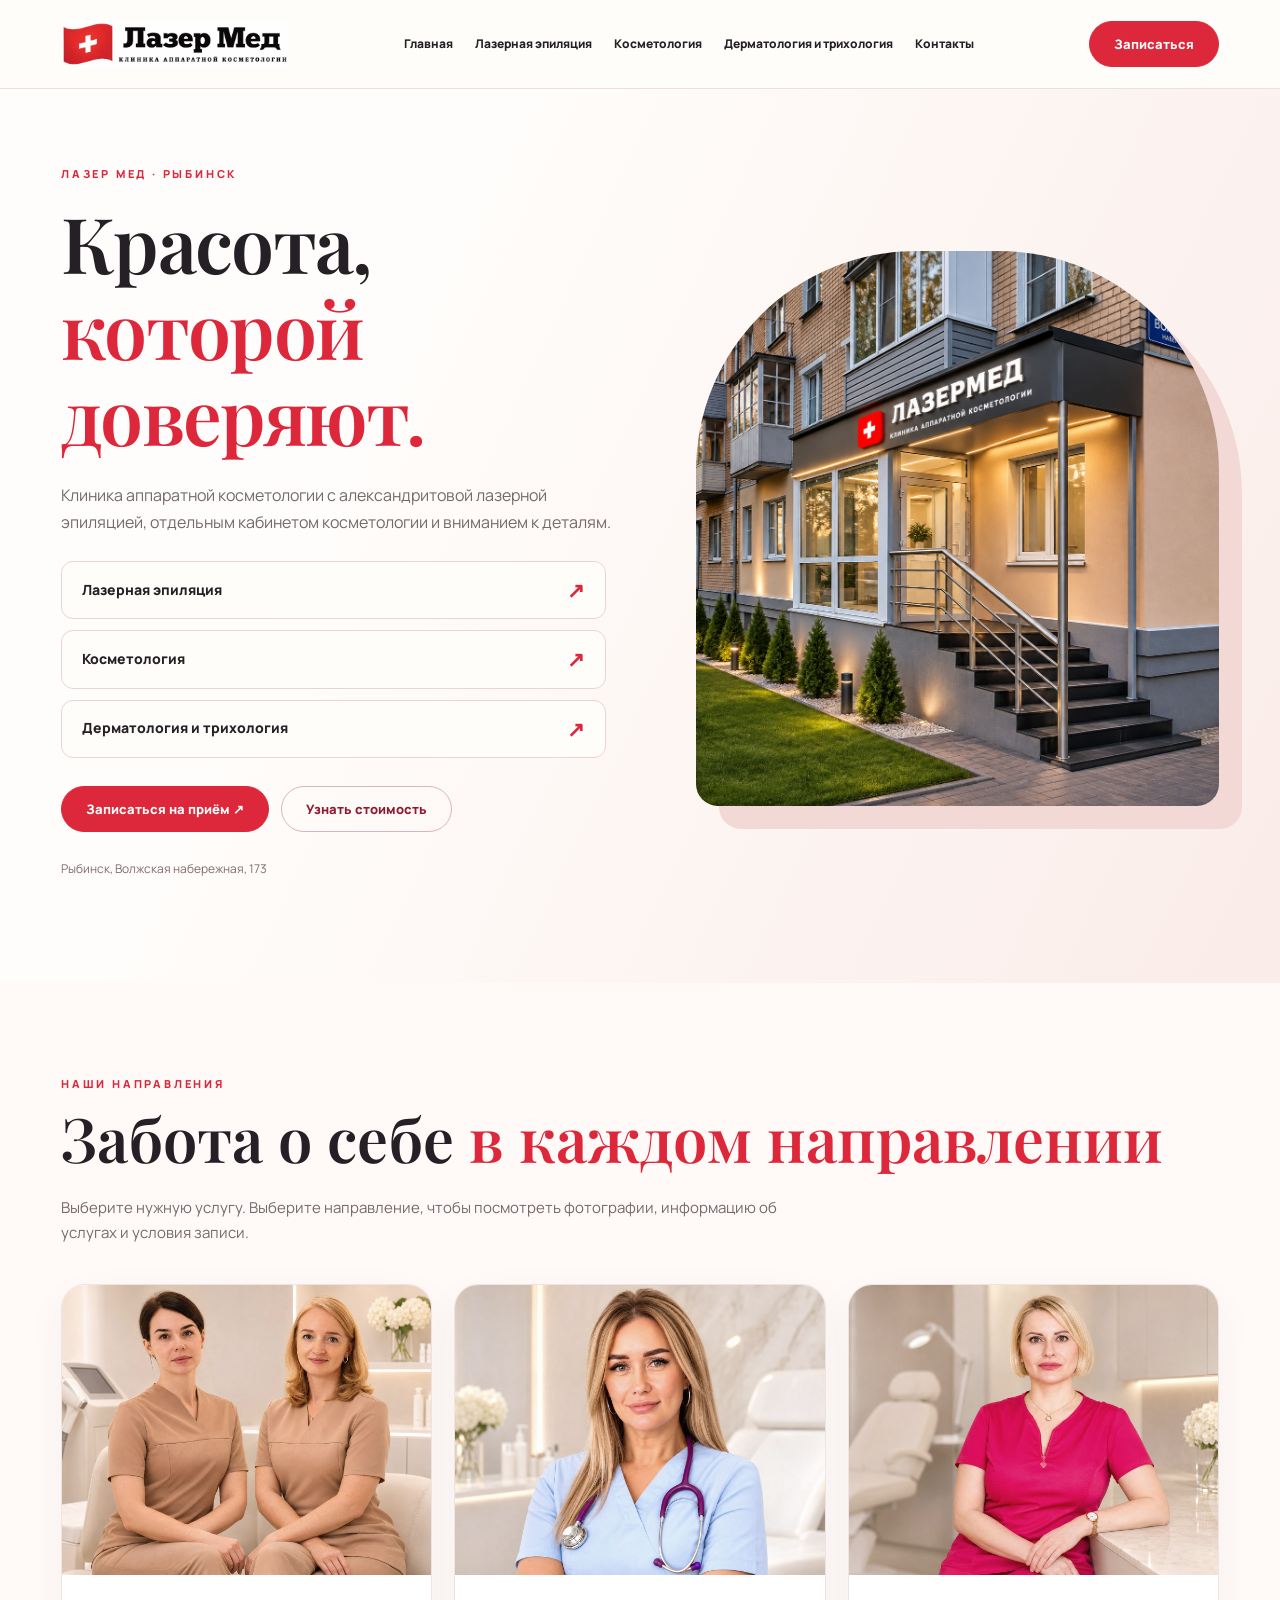
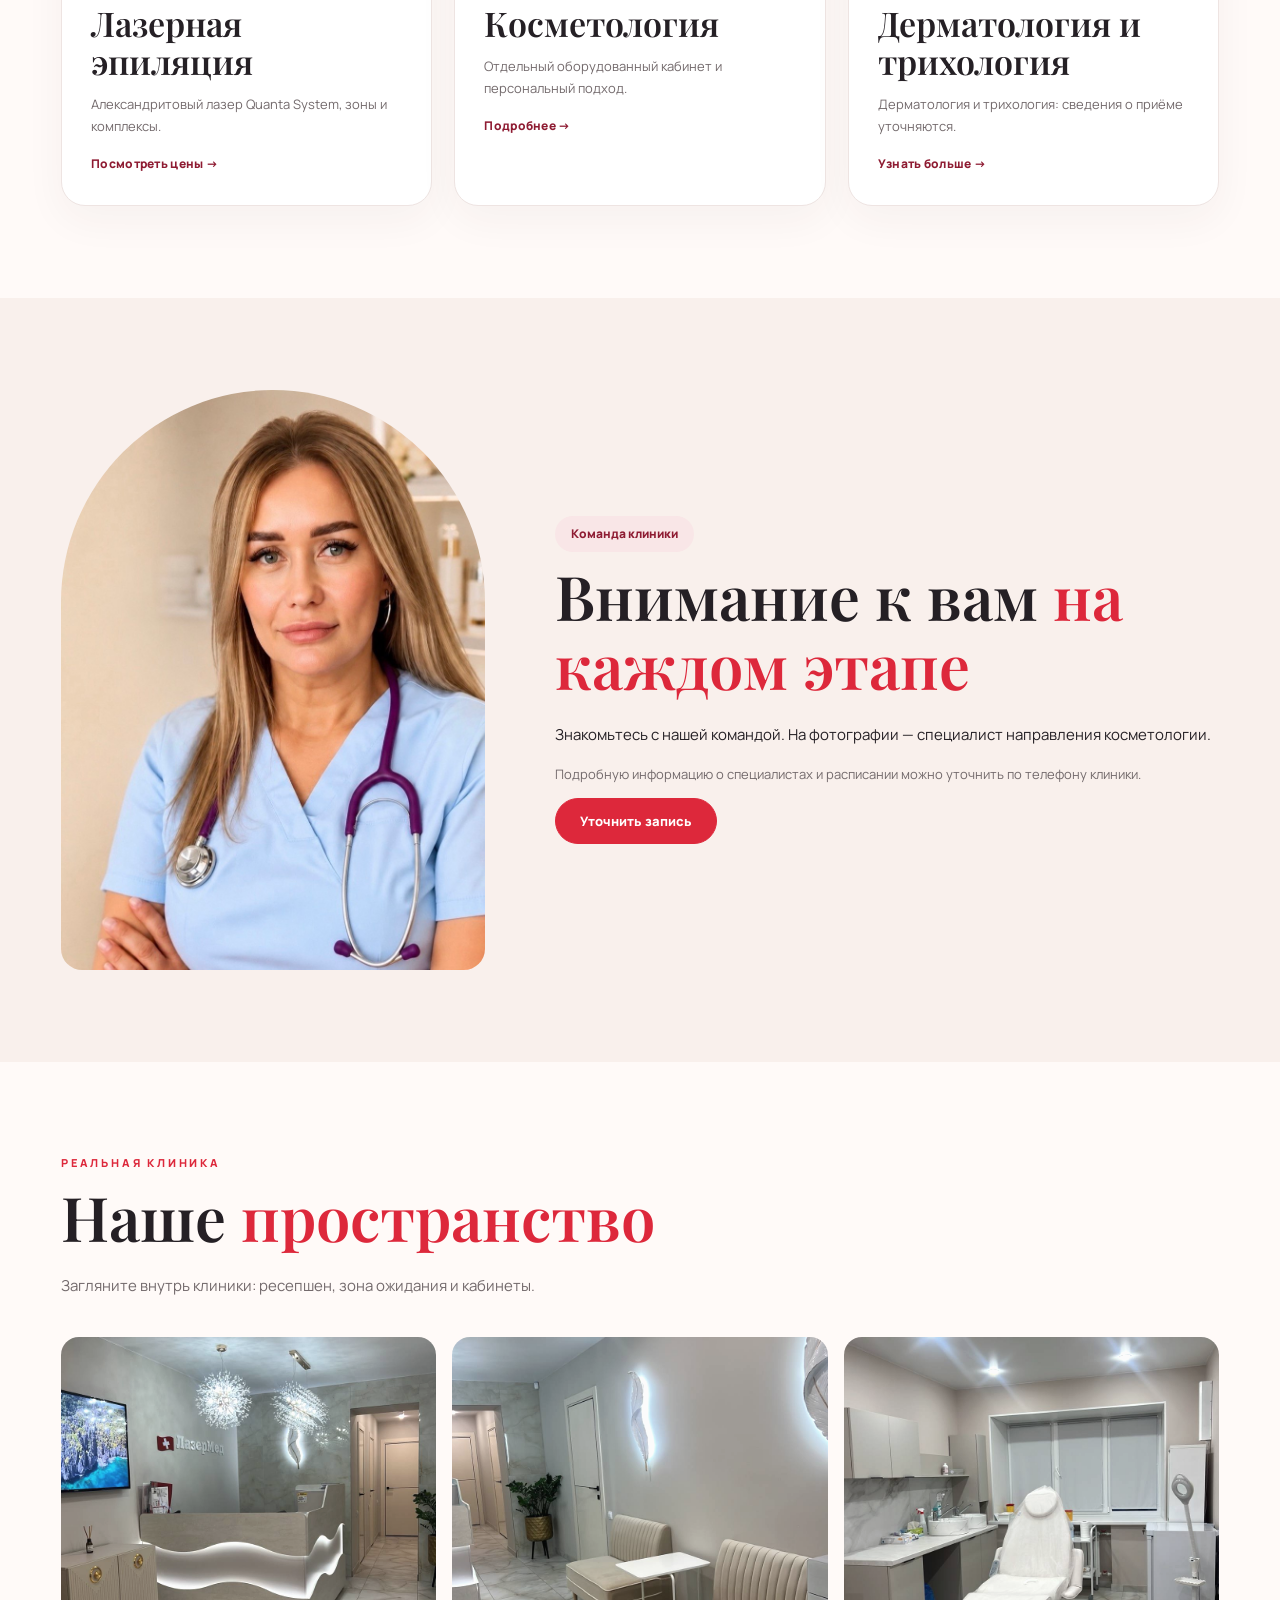
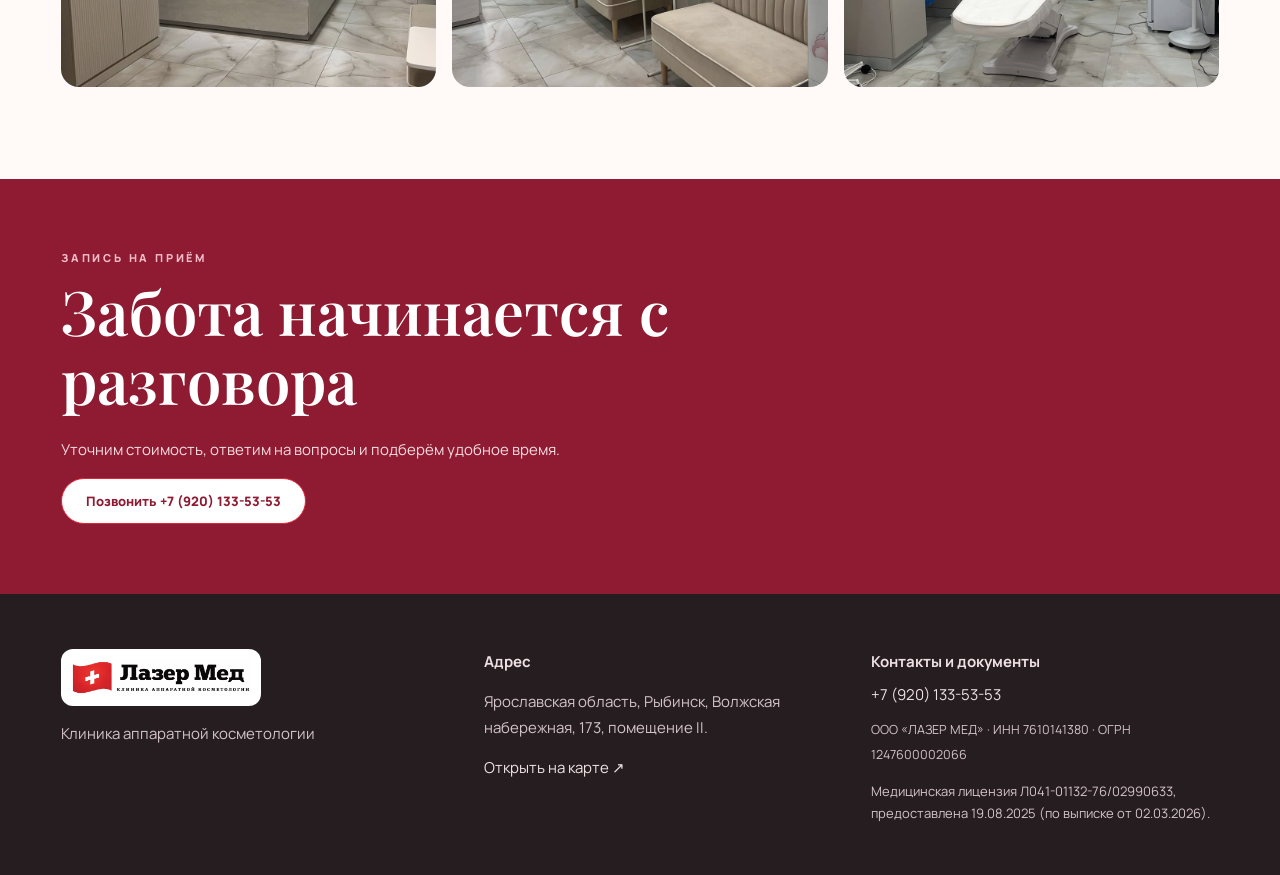
==== commit 25d1a8eb: "Add files via upload" ====
--- a/index.html
+++ b/index.html
@@ -1 +1 @@
-<!doctype html><html lang="ru"><head><meta charset="utf-8"><meta name="viewport" content="width=device-width, initial-scale=1"><meta name="theme-color" content="#dd283b"><meta name="description" content="Лазер Мед — клиника аппаратной косметологии, лазерная эпиляция в Рыбинске, Волжская набережная 173"><title>Клиника аппаратной косметологии — Лазер Мед, Рыбинск</title><link rel="icon" href="logo.png"><link rel="stylesheet" href="style.css"></head><body><header class="header"><div class="container header-inner"><a href="index.html"><img class="brand" src="logo.png" alt="Лазер Мед"></a><nav class="nav"><a href="index.html">Главная</a><a href="epilation.html">Лазерная эпиляция</a><a href="cosmetology.html">Косметология</a><a href="trichology.html">&#1044;&#1077;&#1088;&#1084;&#1072;&#1090;&#1086;&#1083;&#1086;&#1075;&#1080;&#1103; &#1080; &#1090;&#1088;&#1080;&#1093;&#1086;&#1083;&#1086;&#1075;&#1080;&#1103;</a><a href="index.html#contacts">Контакты</a></nav><a class="button" href="tel:+79201335353">Записаться</a></div></header><main><section class="hero"><div class="container hero-inner"><div><div class="eyebrow">Лазер Мед · Рыбинск</div><h1>Красота,<br><em>которой доверяют.</em></h1><p class="hero-copy">Клиника аппаратной косметологии с александритовой лазерной эпиляцией, отдельным кабинетом косметологии и вниманием к деталям.</p><div class="quick-directions" aria-label="&#1042;&#1099;&#1073;&#1077;&#1088;&#1080;&#1090;&#1077; &#1085;&#1072;&#1087;&#1088;&#1072;&#1074;&#1083;&#1077;&#1085;&#1080;&#1077;"><a href="epilation.html"><span>&#1051;&#1072;&#1079;&#1077;&#1088;&#1085;&#1072;&#1103; &#1101;&#1087;&#1080;&#1083;&#1103;&#1094;&#1080;&#1103;</span><b>↗</b></a><a href="cosmetology.html"><span>&#1050;&#1086;&#1089;&#1084;&#1077;&#1090;&#1086;&#1083;&#1086;&#1075;&#1080;&#1103;</span><b>↗</b></a><a href="trichology.html"><span>&#1044;&#1077;&#1088;&#1084;&#1072;&#1090;&#1086;&#1083;&#1086;&#1075;&#1080;&#1103; &#1080; &#1090;&#1088;&#1080;&#1093;&#1086;&#1083;&#1086;&#1075;&#1080;&#1103;</span><b>↗</b></a></div><div class="buttons"><a class="button" href="tel:+79201335353">Записаться на приём ↗</a><a class="button alt" href="prices.html">Узнать стоимость</a></div><p class="label">Рыбинск, Волжская набережная, 173</p></div><img class="hero-img" src="851680f8-c903-4424-84ec-9b434d74e557.png" alt="Визуализация входа в клинику Лазер Мед"></div></section><section class="section"><div class="container"><div class="eyebrow">Наши направления</div><h2>Забота о себе <em>в каждом направлении</em></h2><p class="intro">Выберите нужную услугу. Выберите направление, чтобы посмотреть фотографии, информацию об услугах и условия записи.</p><div class="cards"><article class="card"><a href="epilation.html"><img class="original" src="5474239653788459404.jpg" alt="Ресепшен клиники"><div class="card-body"><h3>Лазерная эпиляция</h3><p>Александритовый лазер Quanta System, зоны и комплексы.</p><span class="text-link">Посмотреть цены →</span></div></a></article><article class="card"><a href="cosmetology.html"><img class="original" src="5474239653788459396.jpg" alt="Кабинет косметологии"><div class="card-body"><h3>Косметология</h3><p>Отдельный оборудованный кабинет и персональный подход.</p><span class="text-link">Подробнее →</span></div></a></article><article class="card"><a href="trichology.html"><img class="original" src="5474239653788459395.jpg" alt="Кабинет консультаций"><div class="card-body"><h3>Кожа и волосы</h3><p>Дерматология и трихология: сведения о приёме уточняются.</p><span class="text-link">Узнать больше →</span></div></a></article></div></div></section><section class="section soft"><div class="container doctor"><img src="5474227696599508143.jpg" alt="Портрет специалиста клиники Лазер Мед"><div><span class="badge">Команда клиники</span><h2>Внимание к вам <em>на каждом этапе</em></h2><p>Знакомьтесь с нашей командой. На фотографии — специалист направления косметологии.</p><p class="subtle">Подробную информацию о специалистах и расписании можно уточнить по телефону клиники.</p><a class="button" href="tel:+79201335353">Уточнить запись</a></div></div></section><section class="section"><div class="container"><div class="eyebrow">Реальная клиника</div><h2>Наше <em>пространство</em></h2><p class="intro">Загляните внутрь клиники: ресепшен, зона ожидания и кабинеты.</p><div class="gallery"><img src="5474239653788459402.jpg" alt="Ресепшен Лазер Мед"><img src="5474239653788459403.jpg" alt="Зона ожидания"><img src="5474239653788459396.jpg" alt="Кабинет косметологии"></div></div></section><section class="cta"><div class="container"><div class="eyebrow" style="color:#f4bbc8">Запись на приём</div><h2>Забота начинается с разговора</h2><p>Уточним стоимость, ответим на вопросы и подберём удобное время.</p><a class="button" style="background:white;color:#8e1b32" href="tel:+79201335353">Позвонить +7 (920) 133-53-53</a></div></section></main><footer class="footer" id="contacts"><div class="container footcols"><div><img src="logo.png" alt="Лазер Мед"><p>Клиника аппаратной косметологии</p></div><div><strong>Адрес</strong><p>Ярославская область, Рыбинск, Волжская набережная, 173, помещение II.</p><a href="https://yandex.ru/maps/?text=%D0%A0%D1%8B%D0%B1%D0%B8%D0%BD%D1%81%D0%BA%20%D0%92%D0%BE%D0%BB%D0%B6%D1%81%D0%BA%D0%B0%D1%8F%20%D0%BD%D0%B0%D0%B1%D0%B5%D1%80%D0%B5%D0%B6%D0%BD%D0%B0%D1%8F%20173" target="_blank" rel="noopener">Открыть на карте ↗</a></div><div><strong>Контакты и документы</strong><a href="tel:+79201335353">+7 (920) 133-53-53</a><small>ООО «ЛАЗЕР МЕД» · ИНН 7610141380 · ОГРН 1247600002066</small><p class="subtle">Медицинская лицензия Л041-01132-76/02990633, предоставлена 19.08.2025 (по выписке от 02.03.2026).</p></div></div></footer><div class="mob"><a class="button alt" href="index.html">Главная</a><a class="button" href="tel:+79201335353">Записаться</a></div></body></html>+<!doctype html><html lang="ru"><head><meta charset="utf-8"><meta name="viewport" content="width=device-width, initial-scale=1"><meta name="theme-color" content="#dd283b"><meta name="description" content="Лазер Мед — клиника аппаратной косметологии, лазерная эпиляция в Рыбинске, Волжская набережная 173"><title>Клиника аппаратной косметологии — Лазер Мед, Рыбинск</title><link rel="icon" href="logo.png"><link rel="stylesheet" href="style.css"></head><body><header class="header"><div class="container header-inner"><a href="index.html"><img class="brand" src="logo.png" alt="Лазер Мед"></a><nav class="nav"><a href="index.html">Главная</a><a href="epilation.html">Лазерная эпиляция</a><a href="cosmetology.html">Косметология</a><a href="trichology.html">&#1044;&#1077;&#1088;&#1084;&#1072;&#1090;&#1086;&#1083;&#1086;&#1075;&#1080;&#1103; &#1080; &#1090;&#1088;&#1080;&#1093;&#1086;&#1083;&#1086;&#1075;&#1080;&#1103;</a><a href="index.html#contacts">Контакты</a></nav><a class="button" href="tel:+79201335353">Записаться</a></div></header><main><section class="hero"><div class="container hero-inner"><div><div class="eyebrow">Лазер Мед · Рыбинск</div><h1>Красота,<br><em>которой доверяют.</em></h1><p class="hero-copy">Клиника аппаратной косметологии с александритовой лазерной эпиляцией, отдельным кабинетом косметологии и вниманием к деталям.</p><div class="quick-directions" aria-label="&#1042;&#1099;&#1073;&#1077;&#1088;&#1080;&#1090;&#1077; &#1085;&#1072;&#1087;&#1088;&#1072;&#1074;&#1083;&#1077;&#1085;&#1080;&#1077;"><a href="epilation.html"><span>&#1051;&#1072;&#1079;&#1077;&#1088;&#1085;&#1072;&#1103; &#1101;&#1087;&#1080;&#1083;&#1103;&#1094;&#1080;&#1103;</span><b>↗</b></a><a href="cosmetology.html"><span>&#1050;&#1086;&#1089;&#1084;&#1077;&#1090;&#1086;&#1083;&#1086;&#1075;&#1080;&#1103;</span><b>↗</b></a><a href="trichology.html"><span>&#1044;&#1077;&#1088;&#1084;&#1072;&#1090;&#1086;&#1083;&#1086;&#1075;&#1080;&#1103; &#1080; &#1090;&#1088;&#1080;&#1093;&#1086;&#1083;&#1086;&#1075;&#1080;&#1103;</span><b>↗</b></a></div><div class="buttons"><a class="button" href="tel:+79201335353">Записаться на приём ↗</a><a class="button alt" href="prices.html">Узнать стоимость</a></div><p class="label">Рыбинск, Волжская набережная, 173</p></div><img class="hero-img" src="851680f8-c903-4424-84ec-9b434d74e557.png" alt="Визуализация входа в клинику Лазер Мед"></div></section><section class="section"><div class="container"><div class="eyebrow">Наши направления</div><h2>Забота о себе <em>в каждом направлении</em></h2><p class="intro">Выберите нужную услугу. Выберите направление, чтобы посмотреть фотографии, информацию об услугах и условия записи.</p><div class="cards"><article class="card"><a href="epilation.html"><img class="original" src="home-epilation-team.jpg" alt="Татьяна и Елена — специалисты лазерной эпиляции"><div class="card-body"><h3>Лазерная эпиляция</h3><p>Александритовый лазер Quanta System, зоны и комплексы.</p><span class="text-link">Посмотреть цены →</span></div></a></article><article class="card"><a href="cosmetology.html"><img class="original" src="home-cosmetology-ekaterina.jpg" alt="Екатерина — специалист косметологии"><div class="card-body"><h3>Косметология</h3><p>Отдельный оборудованный кабинет и персональный подход.</p><span class="text-link">Подробнее →</span></div></a></article><article class="card"><a href="trichology.html"><img class="original" src="home-trichology-yulia.jpg" alt="Юлия Павловна — специалист по вопросам кожи и волос"><div class="card-body"><h3>Дерматология и трихология</h3><p>Дерматология и трихология: сведения о приёме уточняются.</p><span class="text-link">Узнать больше →</span></div></a></article></div></div></section><section class="section soft"><div class="container doctor"><img src="5474227696599508143.jpg" alt="Портрет специалиста клиники Лазер Мед"><div><span class="badge">Команда клиники</span><h2>Внимание к вам <em>на каждом этапе</em></h2><p>Знакомьтесь с нашей командой. На фотографии — специалист направления косметологии.</p><p class="subtle">Подробную информацию о специалистах и расписании можно уточнить по телефону клиники.</p><a class="button" href="tel:+79201335353">Уточнить запись</a></div></div></section><section class="section"><div class="container"><div class="eyebrow">Реальная клиника</div><h2>Наше <em>пространство</em></h2><p class="intro">Загляните внутрь клиники: ресепшен, зона ожидания и кабинеты.</p><div class="gallery"><img src="5474239653788459402.jpg" alt="Ресепшен Лазер Мед"><img src="5474239653788459403.jpg" alt="Зона ожидания"><img src="5474239653788459396.jpg" alt="Кабинет косметологии"></div></div></section><section class="cta"><div class="container"><div class="eyebrow" style="color:#f4bbc8">Запись на приём</div><h2>Забота начинается с разговора</h2><p>Уточним стоимость, ответим на вопросы и подберём удобное время.</p><a class="button" style="background:white;color:#8e1b32" href="tel:+79201335353">Позвонить +7 (920) 133-53-53</a></div></section></main><footer class="footer" id="contacts"><div class="container footcols"><div><img src="logo.png" alt="Лазер Мед"><p>Клиника аппаратной косметологии</p></div><div><strong>Адрес</strong><p>Ярославская область, Рыбинск, Волжская набережная, 173, помещение II.</p><a href="https://yandex.ru/maps/?text=%D0%A0%D1%8B%D0%B1%D0%B8%D0%BD%D1%81%D0%BA%20%D0%92%D0%BE%D0%BB%D0%B6%D1%81%D0%BA%D0%B0%D1%8F%20%D0%BD%D0%B0%D0%B1%D0%B5%D1%80%D0%B5%D0%B6%D0%BD%D0%B0%D1%8F%20173" target="_blank" rel="noopener">Открыть на карте ↗</a></div><div><strong>Контакты и документы</strong><a href="tel:+79201335353">+7 (920) 133-53-53</a><small>ООО «ЛАЗЕР МЕД» · ИНН 7610141380 · ОГРН 1247600002066</small><p class="subtle">Медицинская лицензия Л041-01132-76/02990633, предоставлена 19.08.2025 (по выписке от 02.03.2026).</p></div></div></footer><div class="mob"><a class="button alt" href="index.html">Главная</a><a class="button" href="tel:+79201335353">Записаться</a></div></body></html>
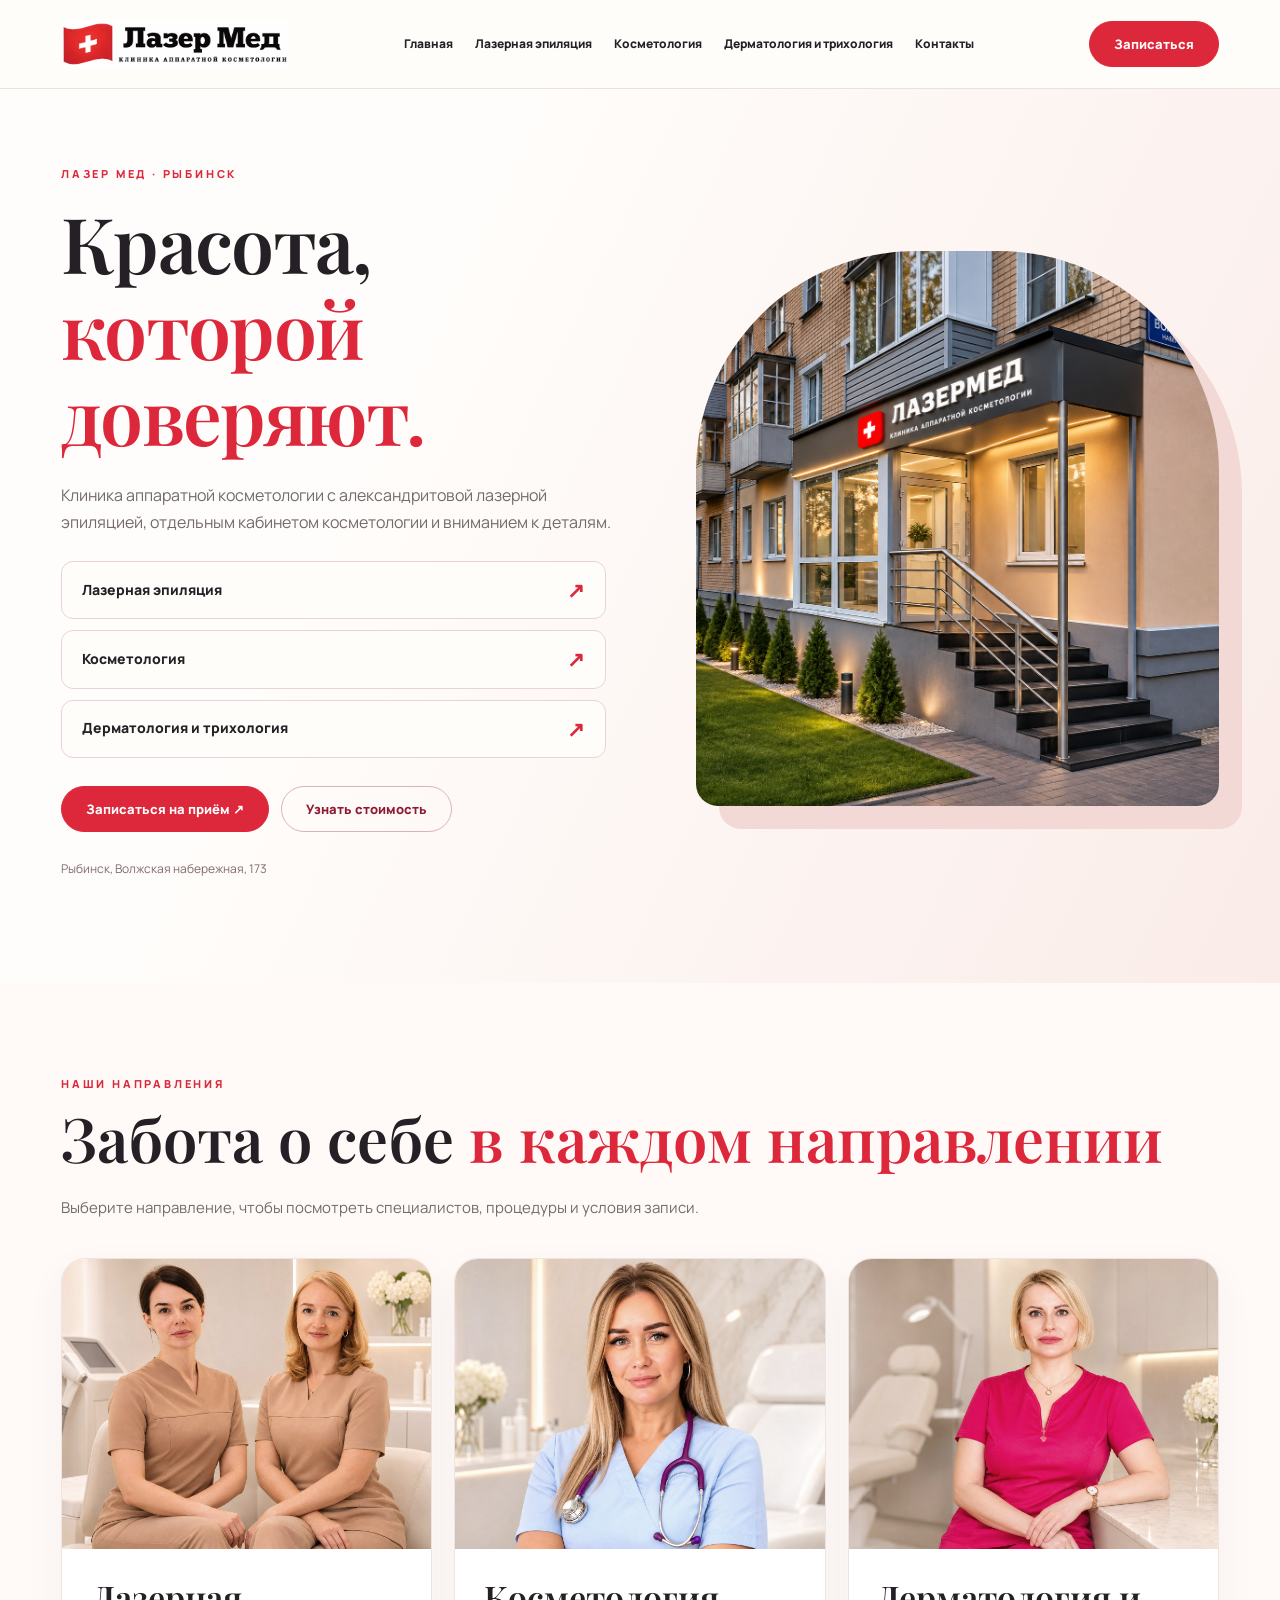
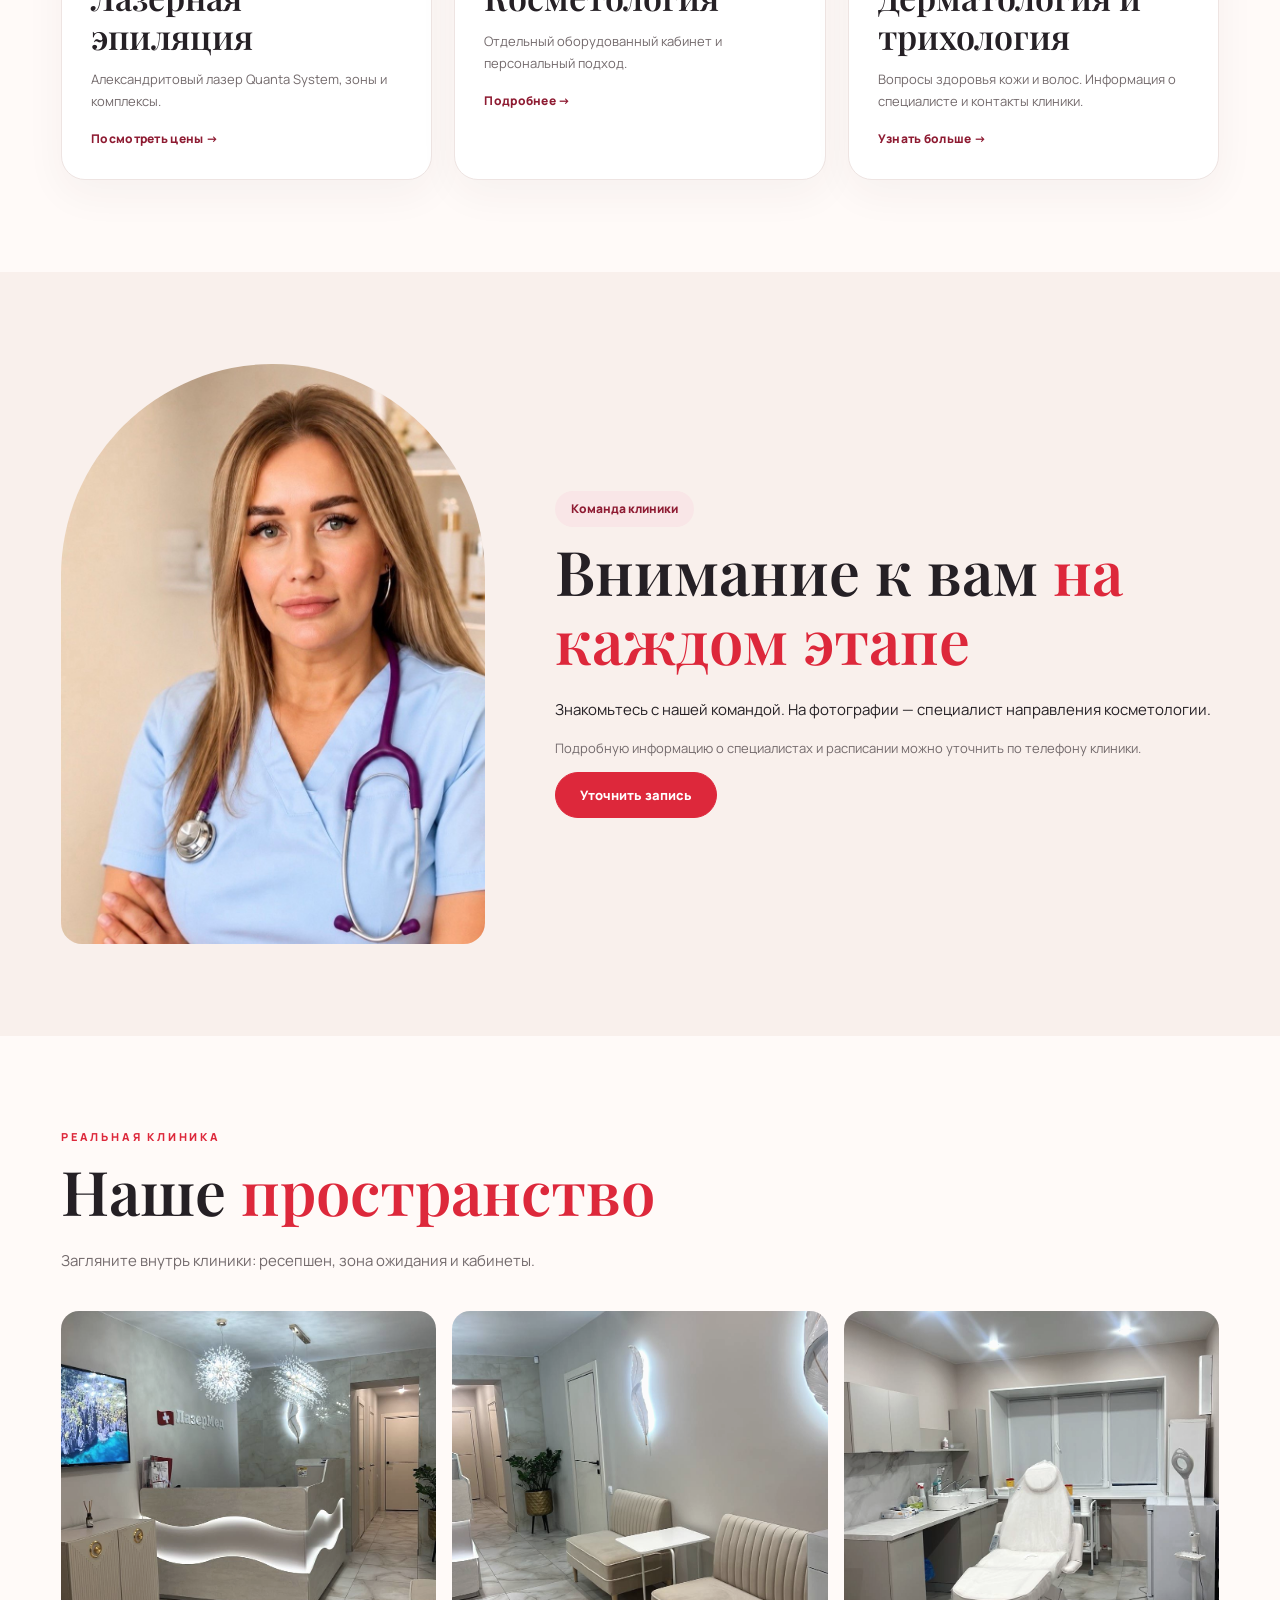
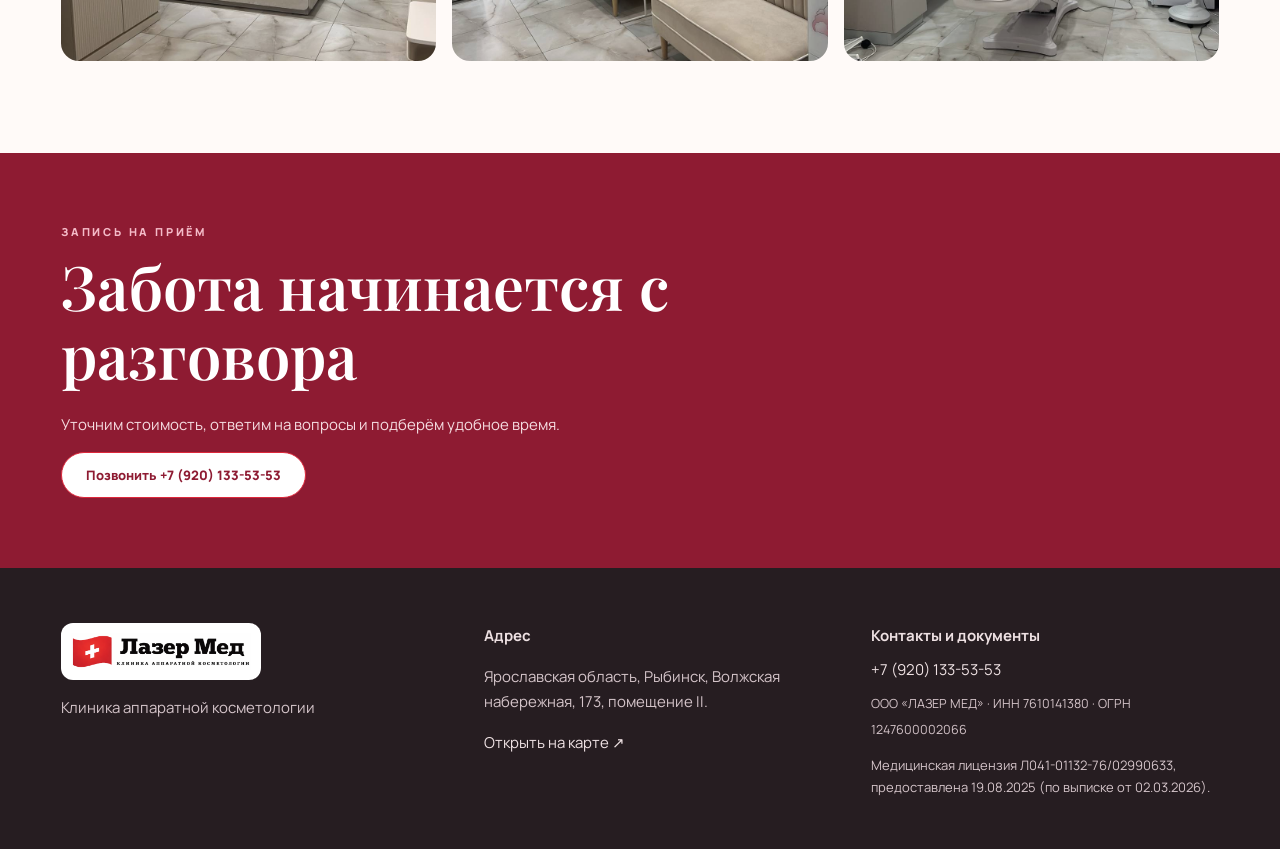
==== commit 587f7396: "Add files via upload" ====
--- a/index.html
+++ b/index.html
@@ -1 +1 @@
-<!doctype html><html lang="ru"><head><meta charset="utf-8"><meta name="viewport" content="width=device-width, initial-scale=1"><meta name="theme-color" content="#dd283b"><meta name="description" content="Лазер Мед — клиника аппаратной косметологии, лазерная эпиляция в Рыбинске, Волжская набережная 173"><title>Клиника аппаратной косметологии — Лазер Мед, Рыбинск</title><link rel="icon" href="logo.png"><link rel="stylesheet" href="style.css"></head><body><header class="header"><div class="container header-inner"><a href="index.html"><img class="brand" src="logo.png" alt="Лазер Мед"></a><nav class="nav"><a href="index.html">Главная</a><a href="epilation.html">Лазерная эпиляция</a><a href="cosmetology.html">Косметология</a><a href="trichology.html">&#1044;&#1077;&#1088;&#1084;&#1072;&#1090;&#1086;&#1083;&#1086;&#1075;&#1080;&#1103; &#1080; &#1090;&#1088;&#1080;&#1093;&#1086;&#1083;&#1086;&#1075;&#1080;&#1103;</a><a href="index.html#contacts">Контакты</a></nav><a class="button" href="tel:+79201335353">Записаться</a></div></header><main><section class="hero"><div class="container hero-inner"><div><div class="eyebrow">Лазер Мед · Рыбинск</div><h1>Красота,<br><em>которой доверяют.</em></h1><p class="hero-copy">Клиника аппаратной косметологии с александритовой лазерной эпиляцией, отдельным кабинетом косметологии и вниманием к деталям.</p><div class="quick-directions" aria-label="&#1042;&#1099;&#1073;&#1077;&#1088;&#1080;&#1090;&#1077; &#1085;&#1072;&#1087;&#1088;&#1072;&#1074;&#1083;&#1077;&#1085;&#1080;&#1077;"><a href="epilation.html"><span>&#1051;&#1072;&#1079;&#1077;&#1088;&#1085;&#1072;&#1103; &#1101;&#1087;&#1080;&#1083;&#1103;&#1094;&#1080;&#1103;</span><b>↗</b></a><a href="cosmetology.html"><span>&#1050;&#1086;&#1089;&#1084;&#1077;&#1090;&#1086;&#1083;&#1086;&#1075;&#1080;&#1103;</span><b>↗</b></a><a href="trichology.html"><span>&#1044;&#1077;&#1088;&#1084;&#1072;&#1090;&#1086;&#1083;&#1086;&#1075;&#1080;&#1103; &#1080; &#1090;&#1088;&#1080;&#1093;&#1086;&#1083;&#1086;&#1075;&#1080;&#1103;</span><b>↗</b></a></div><div class="buttons"><a class="button" href="tel:+79201335353">Записаться на приём ↗</a><a class="button alt" href="prices.html">Узнать стоимость</a></div><p class="label">Рыбинск, Волжская набережная, 173</p></div><img class="hero-img" src="851680f8-c903-4424-84ec-9b434d74e557.png" alt="Визуализация входа в клинику Лазер Мед"></div></section><section class="section"><div class="container"><div class="eyebrow">Наши направления</div><h2>Забота о себе <em>в каждом направлении</em></h2><p class="intro">Выберите нужную услугу. Выберите направление, чтобы посмотреть фотографии, информацию об услугах и условия записи.</p><div class="cards"><article class="card"><a href="epilation.html"><img class="original" src="home-epilation-team.jpg" alt="Татьяна и Елена — специалисты лазерной эпиляции"><div class="card-body"><h3>Лазерная эпиляция</h3><p>Александритовый лазер Quanta System, зоны и комплексы.</p><span class="text-link">Посмотреть цены →</span></div></a></article><article class="card"><a href="cosmetology.html"><img class="original" src="home-cosmetology-ekaterina.jpg" alt="Екатерина — специалист косметологии"><div class="card-body"><h3>Косметология</h3><p>Отдельный оборудованный кабинет и персональный подход.</p><span class="text-link">Подробнее →</span></div></a></article><article class="card"><a href="trichology.html"><img class="original" src="home-trichology-yulia.jpg" alt="Юлия Павловна — специалист по вопросам кожи и волос"><div class="card-body"><h3>Дерматология и трихология</h3><p>Дерматология и трихология: сведения о приёме уточняются.</p><span class="text-link">Узнать больше →</span></div></a></article></div></div></section><section class="section soft"><div class="container doctor"><img src="5474227696599508143.jpg" alt="Портрет специалиста клиники Лазер Мед"><div><span class="badge">Команда клиники</span><h2>Внимание к вам <em>на каждом этапе</em></h2><p>Знакомьтесь с нашей командой. На фотографии — специалист направления косметологии.</p><p class="subtle">Подробную информацию о специалистах и расписании можно уточнить по телефону клиники.</p><a class="button" href="tel:+79201335353">Уточнить запись</a></div></div></section><section class="section"><div class="container"><div class="eyebrow">Реальная клиника</div><h2>Наше <em>пространство</em></h2><p class="intro">Загляните внутрь клиники: ресепшен, зона ожидания и кабинеты.</p><div class="gallery"><img src="5474239653788459402.jpg" alt="Ресепшен Лазер Мед"><img src="5474239653788459403.jpg" alt="Зона ожидания"><img src="5474239653788459396.jpg" alt="Кабинет косметологии"></div></div></section><section class="cta"><div class="container"><div class="eyebrow" style="color:#f4bbc8">Запись на приём</div><h2>Забота начинается с разговора</h2><p>Уточним стоимость, ответим на вопросы и подберём удобное время.</p><a class="button" style="background:white;color:#8e1b32" href="tel:+79201335353">Позвонить +7 (920) 133-53-53</a></div></section></main><footer class="footer" id="contacts"><div class="container footcols"><div><img src="logo.png" alt="Лазер Мед"><p>Клиника аппаратной косметологии</p></div><div><strong>Адрес</strong><p>Ярославская область, Рыбинск, Волжская набережная, 173, помещение II.</p><a href="https://yandex.ru/maps/?text=%D0%A0%D1%8B%D0%B1%D0%B8%D0%BD%D1%81%D0%BA%20%D0%92%D0%BE%D0%BB%D0%B6%D1%81%D0%BA%D0%B0%D1%8F%20%D0%BD%D0%B0%D0%B1%D0%B5%D1%80%D0%B5%D0%B6%D0%BD%D0%B0%D1%8F%20173" target="_blank" rel="noopener">Открыть на карте ↗</a></div><div><strong>Контакты и документы</strong><a href="tel:+79201335353">+7 (920) 133-53-53</a><small>ООО «ЛАЗЕР МЕД» · ИНН 7610141380 · ОГРН 1247600002066</small><p class="subtle">Медицинская лицензия Л041-01132-76/02990633, предоставлена 19.08.2025 (по выписке от 02.03.2026).</p></div></div></footer><div class="mob"><a class="button alt" href="index.html">Главная</a><a class="button" href="tel:+79201335353">Записаться</a></div></body></html>+<!doctype html><html lang="ru"><head><meta charset="utf-8"><meta name="viewport" content="width=device-width, initial-scale=1"><meta name="theme-color" content="#dd283b"><meta name="description" content="Лазер Мед — клиника аппаратной косметологии, лазерная эпиляция в Рыбинске, Волжская набережная 173"><title>Клиника аппаратной косметологии — Лазер Мед, Рыбинск</title><link rel="icon" href="logo.png"><link rel="stylesheet" href="style.css"></head><body><header class="header"><div class="container header-inner"><a href="index.html"><img class="brand" src="logo.png" alt="Лазер Мед"></a><nav class="nav"><a href="index.html">Главная</a><a href="epilation.html">Лазерная эпиляция</a><a href="cosmetology.html">Косметология</a><a href="trichology.html">&#1044;&#1077;&#1088;&#1084;&#1072;&#1090;&#1086;&#1083;&#1086;&#1075;&#1080;&#1103; &#1080; &#1090;&#1088;&#1080;&#1093;&#1086;&#1083;&#1086;&#1075;&#1080;&#1103;</a><a href="index.html#contacts">Контакты</a></nav><a class="button" href="tel:+79201335353">Записаться</a></div></header><main><section class="hero"><div class="container hero-inner"><div><div class="eyebrow">Лазер Мед · Рыбинск</div><h1>Красота,<br><em>которой доверяют.</em></h1><p class="hero-copy">Клиника аппаратной косметологии с александритовой лазерной эпиляцией, отдельным кабинетом косметологии и вниманием к деталям.</p><div class="quick-directions" aria-label="&#1042;&#1099;&#1073;&#1077;&#1088;&#1080;&#1090;&#1077; &#1085;&#1072;&#1087;&#1088;&#1072;&#1074;&#1083;&#1077;&#1085;&#1080;&#1077;"><a href="epilation.html"><span>&#1051;&#1072;&#1079;&#1077;&#1088;&#1085;&#1072;&#1103; &#1101;&#1087;&#1080;&#1083;&#1103;&#1094;&#1080;&#1103;</span><b>↗</b></a><a href="cosmetology.html"><span>&#1050;&#1086;&#1089;&#1084;&#1077;&#1090;&#1086;&#1083;&#1086;&#1075;&#1080;&#1103;</span><b>↗</b></a><a href="trichology.html"><span>&#1044;&#1077;&#1088;&#1084;&#1072;&#1090;&#1086;&#1083;&#1086;&#1075;&#1080;&#1103; &#1080; &#1090;&#1088;&#1080;&#1093;&#1086;&#1083;&#1086;&#1075;&#1080;&#1103;</span><b>↗</b></a></div><div class="buttons"><a class="button" href="tel:+79201335353">Записаться на приём ↗</a><a class="button alt" href="prices.html">Узнать стоимость</a></div><p class="label">Рыбинск, Волжская набережная, 173</p></div><img class="hero-img" src="851680f8-c903-4424-84ec-9b434d74e557.png" alt="Визуализация входа в клинику Лазер Мед"></div></section><section class="section"><div class="container"><div class="eyebrow">Наши направления</div><h2>Забота о себе <em>в каждом направлении</em></h2><p class="intro">Выберите направление, чтобы посмотреть специалистов, процедуры и условия записи.</p><div class="cards"><article class="card"><a href="epilation.html"><img class="original" src="home-epilation-team.jpg" alt="Татьяна и Елена — специалисты лазерной эпиляции"><div class="card-body"><h3>Лазерная эпиляция</h3><p>Александритовый лазер Quanta System, зоны и комплексы.</p><span class="text-link">Посмотреть цены →</span></div></a></article><article class="card"><a href="cosmetology.html"><img class="original" src="home-cosmetology-ekaterina.jpg" alt="Екатерина — специалист косметологии"><div class="card-body"><h3>Косметология</h3><p>Отдельный оборудованный кабинет и персональный подход.</p><span class="text-link">Подробнее →</span></div></a></article><article class="card"><a href="trichology.html"><img class="original" src="home-trichology-yulia.jpg?v=20261123fix" alt="Юлия Павловна — специалист по вопросам кожи и волос"><div class="card-body"><h3>Дерматология и трихология</h3><p>Вопросы здоровья кожи и волос. Информация о специалисте и контакты клиники.</p><span class="text-link">Узнать больше →</span></div></a></article></div></div></section><section class="section soft"><div class="container doctor"><img src="5474227696599508143.jpg" alt="Портрет специалиста клиники Лазер Мед"><div><span class="badge">Команда клиники</span><h2>Внимание к вам <em>на каждом этапе</em></h2><p>Знакомьтесь с нашей командой. На фотографии — специалист направления косметологии.</p><p class="subtle">Подробную информацию о специалистах и расписании можно уточнить по телефону клиники.</p><a class="button" href="tel:+79201335353">Уточнить запись</a></div></div></section><section class="section"><div class="container"><div class="eyebrow">Реальная клиника</div><h2>Наше <em>пространство</em></h2><p class="intro">Загляните внутрь клиники: ресепшен, зона ожидания и кабинеты.</p><div class="gallery"><img src="5474239653788459402.jpg" alt="Ресепшен Лазер Мед"><img src="5474239653788459403.jpg" alt="Зона ожидания"><img src="5474239653788459396.jpg" alt="Кабинет косметологии"></div></div></section><section class="cta"><div class="container"><div class="eyebrow" style="color:#f4bbc8">Запись на приём</div><h2>Забота начинается с разговора</h2><p>Уточним стоимость, ответим на вопросы и подберём удобное время.</p><a class="button" style="background:white;color:#8e1b32" href="tel:+79201335353">Позвонить +7 (920) 133-53-53</a></div></section></main><footer class="footer" id="contacts"><div class="container footcols"><div><img src="logo.png" alt="Лазер Мед"><p>Клиника аппаратной косметологии</p></div><div><strong>Адрес</strong><p>Ярославская область, Рыбинск, Волжская набережная, 173, помещение II.</p><a href="https://yandex.ru/maps/?text=%D0%A0%D1%8B%D0%B1%D0%B8%D0%BD%D1%81%D0%BA%20%D0%92%D0%BE%D0%BB%D0%B6%D1%81%D0%BA%D0%B0%D1%8F%20%D0%BD%D0%B0%D0%B1%D0%B5%D1%80%D0%B5%D0%B6%D0%BD%D0%B0%D1%8F%20173" target="_blank" rel="noopener">Открыть на карте ↗</a></div><div><strong>Контакты и документы</strong><a href="tel:+79201335353">+7 (920) 133-53-53</a><small>ООО «ЛАЗЕР МЕД» · ИНН 7610141380 · ОГРН 1247600002066</small><p class="subtle">Медицинская лицензия Л041-01132-76/02990633, предоставлена 19.08.2025 (по выписке от 02.03.2026).</p></div></div></footer><div class="mob"><a class="button alt" href="index.html">Главная</a><a class="button" href="tel:+79201335353">Записаться</a></div><script src="booking.js?v=20261123b"></script></body></html>
